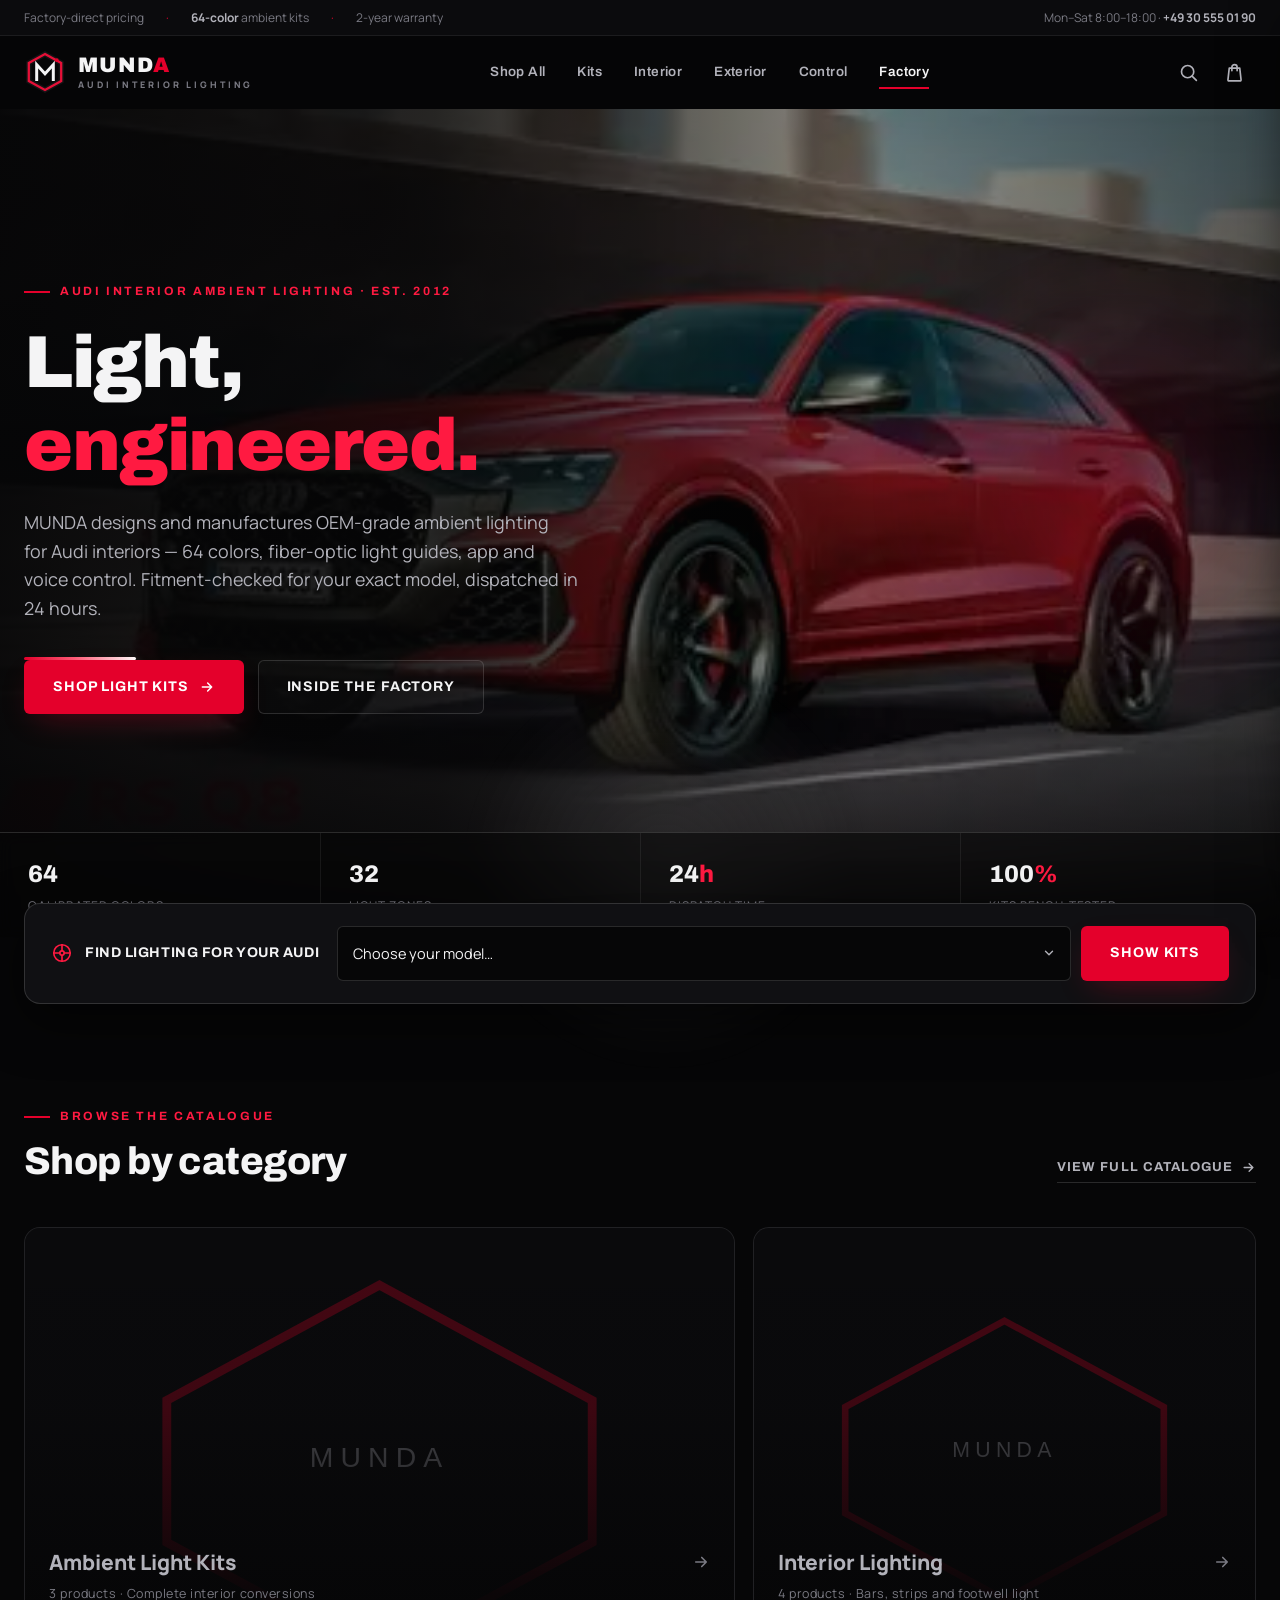
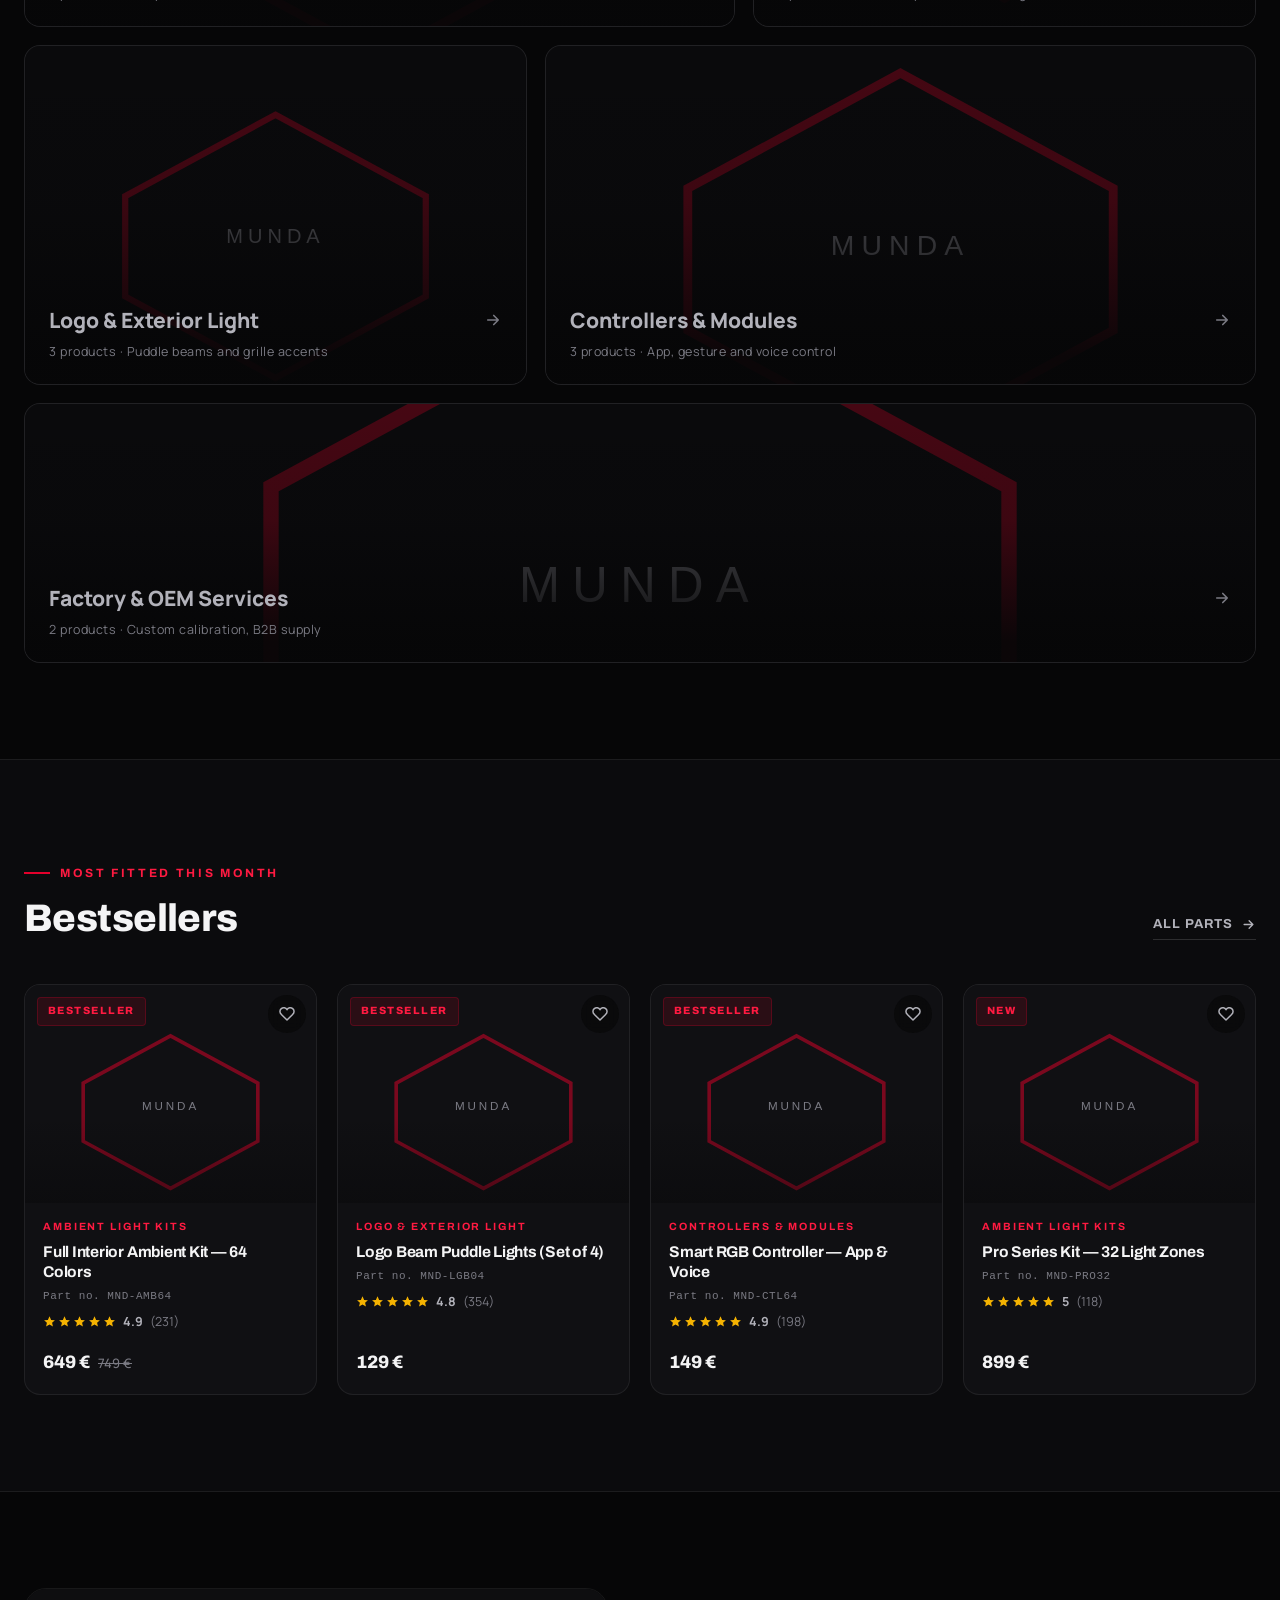
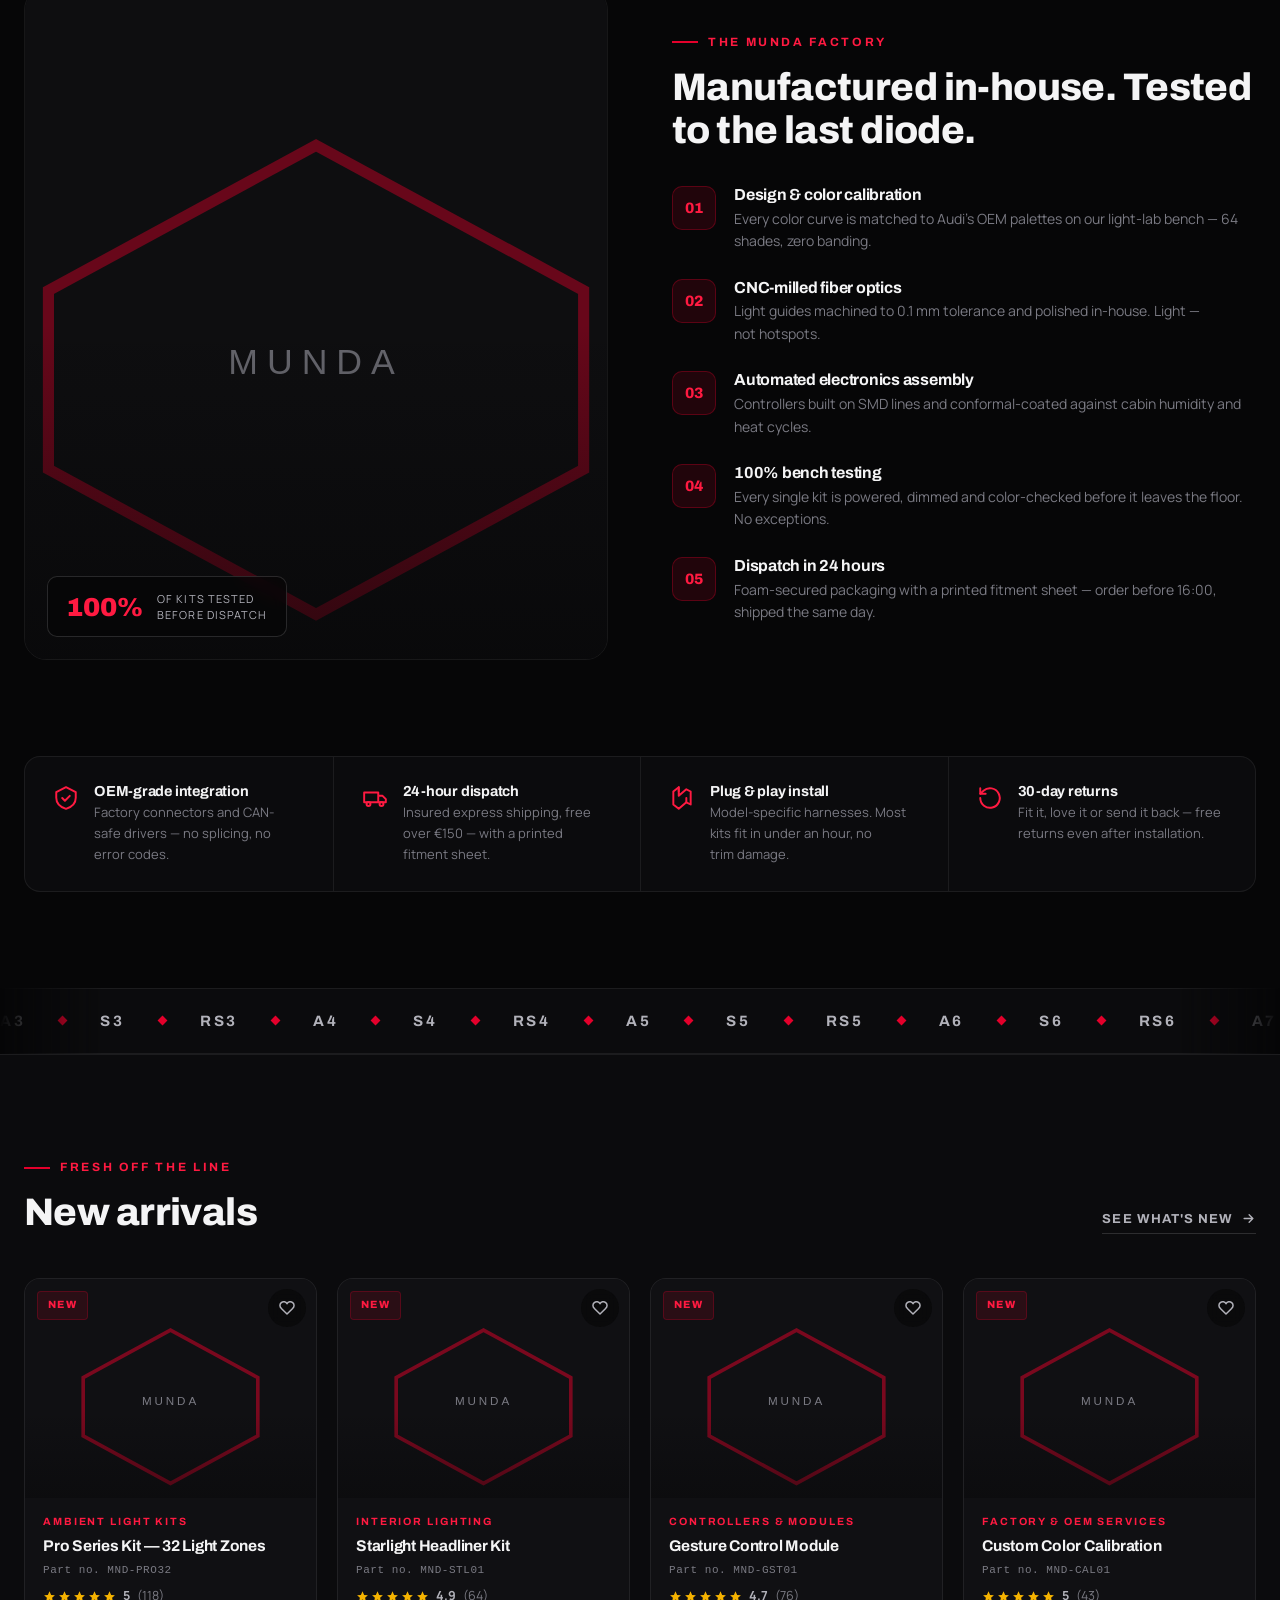
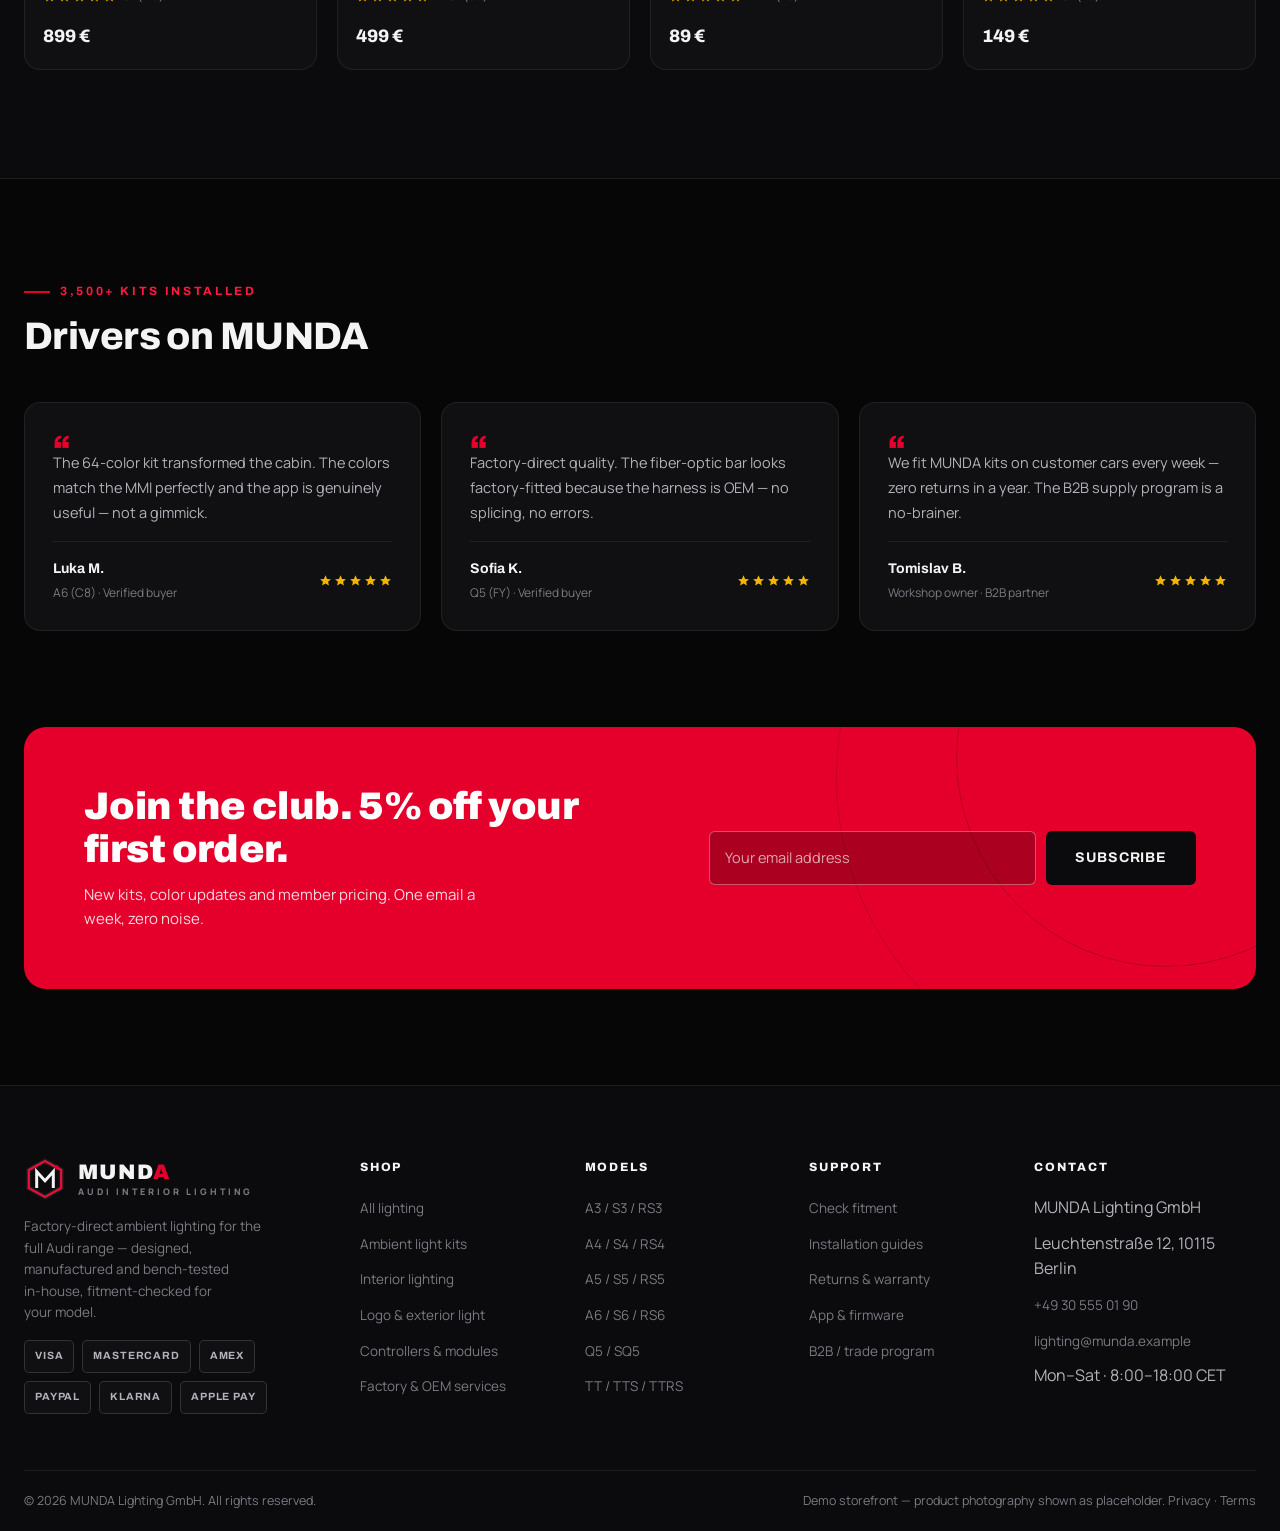
==== index.html @ a2933b17 "ht" ====
<!DOCTYPE html>
<html lang="en">
<head>
  <meta charset="UTF-8">
  <meta name="viewport" content="width=device-width, initial-scale=1.0">
  <title>MUNDA — Audi Interior Ambient Lighting</title>
  <meta name="description" content="MUNDA designs and manufactures OEM-grade ambient lighting for Audi interiors. 64-color kits, fiber-optic light bars and app control — fitment-checked, dispatched in 24 h.">
  <meta name="theme-color" content="#060607">
  <meta property="og:title" content="MUNDA — Audi Interior Ambient Lighting">
  <meta property="og:description" content="Factory-direct ambient lighting for Audi interiors. 64 colors, OEM integration.">
  <meta property="og:type" content="website">
  <link rel="icon" type="image/svg+xml" href="assets/img/favicon.svg">
  <link rel="preconnect" href="https://fonts.googleapis.com">
  <link rel="preconnect" href="https://fonts.gstatic.com" crossorigin>
  <link href="https://fonts.googleapis.com/css2?family=Archivo:wght@500;600;700;800;900&family=Manrope:wght@400;500;600;700;800&display=swap" rel="stylesheet">
  <link rel="stylesheet" href="assets/css/style.css">
</head>
<body>

  <!-- ================= HEADER ================= -->
  <div class="utility">
    <div class="container utility__inner">
      <div class="u-left">
        <span>Factory-direct pricing</span>
        <span class="dot">·</span>
        <span><strong>64-color</strong> ambient kits</span>
        <span class="dot">·</span>
        <span>2-year warranty</span>
      </div>
      <div class="u-right">
        <span>Mon–Sat 8:00–18:00 · <strong>+49 30 555 01 90</strong></span>
      </div>
    </div>
  </div>

  <header class="site-header">
    <div class="container header__inner">
      <a class="brand" href="index.html" aria-label="MUNDA home">
        <img class="brand__mark" src="assets/img/logo.svg" alt="" width="42" height="42">
        <span class="brand__text">
          <span class="brand__name">MUND<span>A</span></span>
          <span class="brand__sub">Audi Interior Lighting</span>
        </span>
      </a>
      <nav class="nav" aria-label="Main navigation">
        <a class="nav__link" href="shop.html">Shop All</a>
        <a class="nav__link" href="shop.html?cat=kits" data-cat="kits">Kits</a>
        <a class="nav__link" href="shop.html?cat=interior" data-cat="interior">Interior</a>
        <a class="nav__link" href="shop.html?cat=exterior" data-cat="exterior">Exterior</a>
        <a class="nav__link" href="shop.html?cat=controllers" data-cat="controllers">Control</a>
        <a class="nav__link" href="index.html#factory">Factory</a>
      </nav>
      <div class="header__actions">
        <button class="icon-btn" data-search-open aria-label="Open search (press /)">
          <svg viewBox="0 0 24 24" fill="none" stroke="currentColor" stroke-width="1.9" stroke-linecap="round"><circle cx="11" cy="11" r="7"/><path d="m21 21-4.35-4.35"/></svg>
        </button>
        <a class="icon-btn" href="cart.html" aria-label="Shopping cart">
          <svg viewBox="0 0 24 24" fill="none" stroke="currentColor" stroke-width="1.9" stroke-linecap="round" stroke-linejoin="round"><path d="M6 7h12l1.5 13.5a1 1 0 0 1-1 1.1H5.5a1 1 0 0 1-1-1.1L6 7Z"/><path d="M9 10V6a3 3 0 0 1 6 0v4"/></svg>
          <span class="cart-badge">0</span>
        </a>
        <button class="hamburger" aria-label="Open menu">
          <svg viewBox="0 0 24 24" fill="none" stroke="currentColor" stroke-width="2" stroke-linecap="round"><path d="M4 7h16M4 12h16M4 17h16"/></svg>
        </button>
      </div>
    </div>
  </header>

  <nav class="mobile-menu" id="mobileMenu" aria-label="Mobile navigation">
    <a class="mobile-menu__link" href="shop.html">Shop all <small>catalogue</small></a>
    <a class="mobile-menu__link" href="shop.html?cat=kits">Light kits <small>kits</small></a>
    <a class="mobile-menu__link" href="shop.html?cat=interior">Interior light <small>interior</small></a>
    <a class="mobile-menu__link" href="shop.html?cat=exterior">Logo &amp; exterior <small>exterior</small></a>
    <a class="mobile-menu__link" href="shop.html?cat=controllers">Controllers <small>control</small></a>
    <a class="mobile-menu__link" href="index.html#factory">Factory <small>factory</small></a>
  </nav>

  <main>
    <!-- ================= HERO ================= -->
    <section class="hero">
      <div class="hero__bg">
        <img src="assets/img/audiii.webp" alt="Audi interior with MUNDA ambient lighting" fetchpriority="high">
      </div>
      <div class="hero__glow"></div>
      <div class="hero__glow2"></div>
      <div class="container hero__inner">
        <div class="hero__content">
          <span class="eyebrow" data-reveal>Audi interior ambient lighting · Est. 2012</span>
          <h1 class="hero__title" data-reveal style="--d:.06s">Light, <em>engineered.</em></h1>
          <p class="hero__sub" data-reveal style="--d:.12s">MUNDA designs and manufactures OEM-grade ambient lighting for Audi interiors — 64 colors, fiber-optic light guides, app and voice control. Fitment-checked for your exact model, dispatched in 24 hours.</p>
          <div class="spectrum" data-reveal style="--d:.16s" aria-hidden="true"></div>
          <div class="hero__actions" data-reveal style="--d:.2s">
            <a class="btn btn--red" href="shop.html">Shop light kits
              <svg viewBox="0 0 24 24" fill="none" stroke="currentColor" stroke-width="2.2" stroke-linecap="round" stroke-linejoin="round"><path d="M5 12h14m-6-6 6 6-6 6"/></svg>
            </a>
            <a class="btn btn--ghost" href="#factory">Inside the factory</a>
          </div>
        </div>
      </div>
      <div class="hero__stats">
        <div class="hero-stat" data-reveal><div class="hero-stat__num">64</div><div class="hero-stat__label">Calibrated colors</div></div>
        <div class="hero-stat" data-reveal style="--d:.06s"><div class="hero-stat__num">32</div><div class="hero-stat__label">Light zones</div></div>
        <div class="hero-stat" data-reveal style="--d:.12s"><div class="hero-stat__num">24<span>h</span></div><div class="hero-stat__label">Dispatch time</div></div>
        <div class="hero-stat" data-reveal style="--d:.18s"><div class="hero-stat__num">100<span>%</span></div><div class="hero-stat__label">Kits bench-tested</div></div>
      </div>
    </section>

    <!-- ================= FITMENT BAR ================= -->
    <section class="container fitment" id="fitment" aria-label="Find lighting for your model">
      <form class="fitment__card" id="fitmentForm">
        <div class="fit-label">
          <svg viewBox="0 0 24 24" fill="none" stroke="currentColor" stroke-width="1.8" stroke-linecap="round" stroke-linejoin="round"><circle cx="12" cy="12" r="9"/><circle cx="12" cy="12" r="2.4"/><path d="M12 3v6.6M12 14.4V21M3 12h6.6M14.4 12H21"/></svg>
          Find lighting for your Audi
        </div>
        <div class="fitment__form">
          <div class="select-wrap">
            <select class="select" id="fitmentModel" aria-label="Choose your model">
              <option value="">Choose your model…</option>
            </select>
          </div>
          <button class="btn btn--red" type="submit">Show kits</button>
        </div>
      </form>
    </section>

    <!-- ================= CATEGORIES ================= -->
    <section class="section">
      <div class="container">
        <div class="section__head">
          <div>
            <span class="eyebrow" data-reveal>Browse the catalogue</span>
            <h2 class="section__title" data-reveal style="--d:.05s">Shop by category</h2>
          </div>
          <a class="section__link" href="shop.html" data-reveal>View full catalogue
            <svg viewBox="0 0 24 24" fill="none" stroke="currentColor" stroke-width="2.2" stroke-linecap="round" stroke-linejoin="round"><path d="M5 12h14m-6-6 6 6-6 6"/></svg>
          </a>
        </div>
        <div class="cats" id="catGrid"></div>
      </div>
    </section>

    <!-- ================= FEATURED ================= -->
    <section class="section section--alt">
      <div class="container">
        <div class="section__head">
          <div>
            <span class="eyebrow" data-reveal>Most fitted this month</span>
            <h2 class="section__title" data-reveal style="--d:.05s">Bestsellers</h2>
          </div>
          <a class="section__link" href="shop.html" data-reveal>All parts
            <svg viewBox="0 0 24 24" fill="none" stroke="currentColor" stroke-width="2.2" stroke-linecap="round" stroke-linejoin="round"><path d="M5 12h14m-6-6 6 6-6 6"/></svg>
          </a>
        </div>
        <div class="prod-grid" id="featuredGrid"></div>
      </div>
    </section>

    <!-- ================= FACTORY ================= -->
    <section class="section" id="factory">
      <div class="container why">
        <div class="why__media" data-reveal>
          <img src="https://images.unsplash.com/photo-1487754180451-c456f719a1fc?auto=format&fit=crop&w=1200&q=80" alt="Hands assembling electronics in the MUNDA factory" loading="lazy">
          <div class="why__badge">
            <span class="yr">100%</span>
            <span class="lbl">of kits tested<br>before dispatch</span>
          </div>
        </div>
        <div>
          <span class="eyebrow" data-reveal>The MUNDA factory</span>
          <h2 class="section__title" data-reveal style="--d:.05s">Manufactured in-house. Tested to the last diode.</h2>
          <div class="why__list">
            <div class="why-item" data-reveal>
              <span class="why-item__num">01</span>
              <div>
                <h4>Design &amp; color calibration</h4>
                <p>Every color curve is matched to Audi's OEM palettes on our light-lab bench — 64 shades, zero banding.</p>
              </div>
            </div>
            <div class="why-item" data-reveal style="--d:.06s">
              <span class="why-item__num">02</span>
              <div>
                <h4>CNC-milled fiber optics</h4>
                <p>Light guides machined to 0.1 mm tolerance and polished in-house. Light — not hotspots.</p>
              </div>
            </div>
            <div class="why-item" data-reveal style="--d:.12s">
              <span class="why-item__num">03</span>
              <div>
                <h4>Automated electronics assembly</h4>
                <p>Controllers built on SMD lines and conformal-coated against cabin humidity and heat cycles.</p>
              </div>
            </div>
            <div class="why-item" data-reveal style="--d:.18s">
              <span class="why-item__num">04</span>
              <div>
                <h4>100% bench testing</h4>
                <p>Every single kit is powered, dimmed and color-checked before it leaves the floor. No exceptions.</p>
              </div>
            </div>
            <div class="why-item" data-reveal style="--d:.24s">
              <span class="why-item__num">05</span>
              <div>
                <h4>Dispatch in 24 hours</h4>
                <p>Foam-secured packaging with a printed fitment sheet — order before 16:00, shipped the same day.</p>
              </div>
            </div>
          </div>
        </div>
      </div>
    </section>

    <!-- ================= TRUST STRIP ================= -->
    <section class="section" style="padding-top:0">
      <div class="container">
        <div class="trust-strip" data-reveal>
          <div class="trust-item">
            <svg viewBox="0 0 24 24" fill="none" stroke="currentColor" stroke-width="1.8" stroke-linecap="round" stroke-linejoin="round"><path d="M12 2 3 6.5v5.2c0 5 3.8 8.6 9 10.3 5.2-1.7 9-5.3 9-10.3V6.5L12 2Z"/><path d="m8.5 12 2.5 2.5 4.5-4.5"/></svg>
            <div><h4>OEM-grade integration</h4><p>Factory connectors and CAN-safe drivers — no splicing, no error codes.</p></div>
          </div>
          <div class="trust-item">
            <svg viewBox="0 0 24 24" fill="none" stroke="currentColor" stroke-width="1.8" stroke-linecap="round" stroke-linejoin="round"><path d="M2 7h13v9H2zM15 10h4l3 3v3h-7z"/><circle cx="6" cy="17.5" r="1.8"/><circle cx="18" cy="17.5" r="1.8"/></svg>
            <div><h4>24-hour dispatch</h4><p>Insured express shipping, free over €150 — with a printed fitment sheet.</p></div>
          </div>
          <div class="trust-item">
            <svg viewBox="0 0 24 24" fill="none" stroke="currentColor" stroke-width="1.8" stroke-linecap="round" stroke-linejoin="round"><path d="M9 2 4 6v12l5 4 7-6 4 2V6l-4-2-7 6Z"/><path d="M9 2v4M16 12v4"/></svg>
            <div><h4>Plug &amp; play install</h4><p>Model-specific harnesses. Most kits fit in under an hour, no trim damage.</p></div>
          </div>
          <div class="trust-item">
            <svg viewBox="0 0 24 24" fill="none" stroke="currentColor" stroke-width="1.8" stroke-linecap="round" stroke-linejoin="round"><path d="M3 12a9 9 0 1 0 3-6.7L3 8"/><path d="M3 3v5h5"/></svg>
            <div><h4>30-day returns</h4><p>Fit it, love it or send it back — free returns even after installation.</p></div>
          </div>
        </div>
      </div>
    </section>

    <!-- ================= MODEL MARQUEE ================= -->
    <div class="marquee" aria-hidden="true">
      <div class="marquee__track" id="marqueeTrack"></div>
    </div>

    <!-- ================= NEW ARRIVALS ================= -->
    <section class="section section--alt">
      <div class="container--wide">
        <div class="section__head" style="margin-inline:auto;width:min(1280px,100%)">
          <div>
            <span class="eyebrow" data-reveal>Fresh off the line</span>
            <h2 class="section__title" data-reveal style="--d:.05s">New arrivals</h2>
          </div>
          <a class="section__link" href="shop.html" data-reveal>See what's new
            <svg viewBox="0 0 24 24" fill="none" stroke="currentColor" stroke-width="2.2" stroke-linecap="round" stroke-linejoin="round"><path d="M5 12h14m-6-6 6 6-6 6"/></svg>
          </a>
        </div>
        <div class="prod-row" id="newGrid"></div>
      </div>
    </section>

    <!-- ================= REVIEWS ================= -->
    <section class="section">
      <div class="container">
        <div class="section__head">
          <div>
            <span class="eyebrow" data-reveal>3,500+ kits installed</span>
            <h2 class="section__title" data-reveal style="--d:.05s">Drivers on MUNDA</h2>
          </div>
        </div>
        <div class="reviews">
          <figure class="review-card" data-reveal>
            <blockquote class="review-card__quote">The 64-color kit transformed the cabin. The colors match the MMI perfectly and the app is genuinely useful — not a gimmick.</blockquote>
            <figcaption class="review-card__who">
              <div>
                <div class="review-card__name">Luka M.</div>
                <div class="review-card__car">A6 (C8) · Verified buyer</div>
              </div>
              <span class="stars" aria-label="5 out of 5 stars">
                <svg viewBox="0 0 24 24" fill="currentColor"><path d="M12 2.5 15 9l7 .8-5.2 4.6 1.5 6.9L12 17.7 5.7 21.3l1.5-6.9L2 9.8 9 9l3-6.5Z"/></svg><svg viewBox="0 0 24 24" fill="currentColor"><path d="M12 2.5 15 9l7 .8-5.2 4.6 1.5 6.9L12 17.7 5.7 21.3l1.5-6.9L2 9.8 9 9l3-6.5Z"/></svg><svg viewBox="0 0 24 24" fill="currentColor"><path d="M12 2.5 15 9l7 .8-5.2 4.6 1.5 6.9L12 17.7 5.7 21.3l1.5-6.9L2 9.8 9 9l3-6.5Z"/></svg><svg viewBox="0 0 24 24" fill="currentColor"><path d="M12 2.5 15 9l7 .8-5.2 4.6 1.5 6.9L12 17.7 5.7 21.3l1.5-6.9L2 9.8 9 9l3-6.5Z"/></svg><svg viewBox="0 0 24 24" fill="currentColor"><path d="M12 2.5 15 9l7 .8-5.2 4.6 1.5 6.9L12 17.7 5.7 21.3l1.5-6.9L2 9.8 9 9l3-6.5Z"/></svg>
              </span>
            </figcaption>
          </figure>
          <figure class="review-card" data-reveal style="--d:.08s">
            <blockquote class="review-card__quote">Factory-direct quality. The fiber-optic bar looks factory-fitted because the harness is OEM — no splicing, no errors.</blockquote>
            <figcaption class="review-card__who">
              <div>
                <div class="review-card__name">Sofia K.</div>
                <div class="review-card__car">Q5 (FY) · Verified buyer</div>
              </div>
              <span class="stars" aria-label="5 out of 5 stars">
                <svg viewBox="0 0 24 24" fill="currentColor"><path d="M12 2.5 15 9l7 .8-5.2 4.6 1.5 6.9L12 17.7 5.7 21.3l1.5-6.9L2 9.8 9 9l3-6.5Z"/></svg><svg viewBox="0 0 24 24" fill="currentColor"><path d="M12 2.5 15 9l7 .8-5.2 4.6 1.5 6.9L12 17.7 5.7 21.3l1.5-6.9L2 9.8 9 9l3-6.5Z"/></svg><svg viewBox="0 0 24 24" fill="currentColor"><path d="M12 2.5 15 9l7 .8-5.2 4.6 1.5 6.9L12 17.7 5.7 21.3l1.5-6.9L2 9.8 9 9l3-6.5Z"/></svg><svg viewBox="0 0 24 24" fill="currentColor"><path d="M12 2.5 15 9l7 .8-5.2 4.6 1.5 6.9L12 17.7 5.7 21.3l1.5-6.9L2 9.8 9 9l3-6.5Z"/></svg><svg viewBox="0 0 24 24" fill="currentColor"><path d="M12 2.5 15 9l7 .8-5.2 4.6 1.5 6.9L12 17.7 5.7 21.3l1.5-6.9L2 9.8 9 9l3-6.5Z"/></svg>
              </span>
            </figcaption>
          </figure>
          <figure class="review-card" data-reveal style="--d:.16s">
            <blockquote class="review-card__quote">We fit MUNDA kits on customer cars every week — zero returns in a year. The B2B supply program is a no-brainer.</blockquote>
            <figcaption class="review-card__who">
              <div>
                <div class="review-card__name">Tomislav B.</div>
                <div class="review-card__car">Workshop owner · B2B partner</div>
              </div>
              <span class="stars" aria-label="5 out of 5 stars">
                <svg viewBox="0 0 24 24" fill="currentColor"><path d="M12 2.5 15 9l7 .8-5.2 4.6 1.5 6.9L12 17.7 5.7 21.3l1.5-6.9L2 9.8 9 9l3-6.5Z"/></svg><svg viewBox="0 0 24 24" fill="currentColor"><path d="M12 2.5 15 9l7 .8-5.2 4.6 1.5 6.9L12 17.7 5.7 21.3l1.5-6.9L2 9.8 9 9l3-6.5Z"/></svg><svg viewBox="0 0 24 24" fill="currentColor"><path d="M12 2.5 15 9l7 .8-5.2 4.6 1.5 6.9L12 17.7 5.7 21.3l1.5-6.9L2 9.8 9 9l3-6.5Z"/></svg><svg viewBox="0 0 24 24" fill="currentColor"><path d="M12 2.5 15 9l7 .8-5.2 4.6 1.5 6.9L12 17.7 5.7 21.3l1.5-6.9L2 9.8 9 9l3-6.5Z"/></svg><svg viewBox="0 0 24 24" fill="currentColor"><path d="M12 2.5 15 9l7 .8-5.2 4.6 1.5 6.9L12 17.7 5.7 21.3l1.5-6.9L2 9.8 9 9l3-6.5Z"/></svg>
              </span>
            </figcaption>
          </figure>
        </div>
      </div>
    </section>

    <!-- ================= NEWSLETTER / CTA ================= -->
    <section class="section" style="padding-top:0">
      <div class="container">
        <div class="cta-band" data-reveal>
          <div>
            <h2>Join the club. 5% off your first order.</h2>
            <p>New kits, color updates and member pricing. One email a week, zero noise.</p>
          </div>
          <form class="cta-form" id="newsletterForm">
            <input class="input" type="email" placeholder="Your email address" aria-label="Email address" required>
            <button class="btn btn--dark" type="submit">Subscribe</button>
          </form>
        </div>
      </div>
    </section>
  </main>

  <!-- ================= FOOTER ================= -->
  <footer class="footer" id="contact">
    <div class="container">
      <div class="footer__grid">
        <div class="footer__brand">
          <a class="brand" href="index.html">
            <img class="brand__mark" src="assets/img/logo.svg" alt="" width="42" height="42">
            <span class="brand__text">
              <span class="brand__name">MUND<span>A</span></span>
              <span class="brand__sub">Audi Interior Lighting</span>
            </span>
          </a>
          <p>Factory-direct ambient lighting for the full Audi range — designed, manufactured and bench-tested in-house, fitment-checked for your model.</p>
          <div class="footer__pay">
            <span>VISA</span><span>MASTERCARD</span><span>AMEX</span><span>PAYPAL</span><span>KLARNA</span><span>APPLE PAY</span>
          </div>
        </div>
        <div class="footer__col">
          <h5>Shop</h5>
          <ul>
            <li><a href="shop.html">All lighting</a></li>
            <li><a href="shop.html?cat=kits">Ambient light kits</a></li>
            <li><a href="shop.html?cat=interior">Interior lighting</a></li>
            <li><a href="shop.html?cat=exterior">Logo &amp; exterior light</a></li>
            <li><a href="shop.html?cat=controllers">Controllers &amp; modules</a></li>
            <li><a href="shop.html?cat=custom">Factory &amp; OEM services</a></li>
          </ul>
        </div>
        <div class="footer__col">
          <h5>Models</h5>
          <ul>
            <li><a href="shop.html?compat=A3">A3 / S3 / RS3</a></li>
            <li><a href="shop.html?compat=A4">A4 / S4 / RS4</a></li>
            <li><a href="shop.html?compat=A5">A5 / S5 / RS5</a></li>
            <li><a href="shop.html?compat=A6">A6 / S6 / RS6</a></li>
            <li><a href="shop.html?compat=Q5">Q5 / SQ5</a></li>
            <li><a href="shop.html?compat=TT">TT / TTS / TTRS</a></li>
          </ul>
        </div>
        <div class="footer__col">
          <h5>Support</h5>
          <ul>
            <li><a href="index.html#fitment">Check fitment</a></li>
            <li><a href="#">Installation guides</a></li>
            <li><a href="#">Returns &amp; warranty</a></li>
            <li><a href="#">App &amp; firmware</a></li>
            <li><a href="#">B2B / trade program</a></li>
          </ul>
        </div>
        <div class="footer__col">
          <h5>Contact</h5>
          <ul>
            <li>MUNDA Lighting GmbH</li>
            <li>Leuchtenstraße 12, 10115 Berlin</li>
            <li><a href="tel:+49305550190">+49 30 555 01 90</a></li>
            <li><a href="mailto:lighting@munda.example">lighting@munda.example</a></li>
            <li>Mon–Sat · 8:00–18:00 CET</li>
          </ul>
        </div>
      </div>
      <div class="footer__bottom">
        <span>© <span class="js-year">2026</span> MUNDA Lighting GmbH. All rights reserved.</span>
        <span>Demo storefront — product photography shown as placeholder. <a href="#">Privacy</a> · <a href="#">Terms</a></span>
      </div>
    </div>
  </footer>

  <!-- ================= CART DRAWER ================= -->
  <div class="drawer__backdrop" id="drawerBackdrop"></div>
  <aside class="drawer__panel" id="cartDrawer" aria-label="Shopping cart" aria-hidden="true">
    <div class="drawer__head">
      <h3>Your cart <span id="drawerCount">(0)</span></h3>
      <button class="drawer__close" data-close-drawer aria-label="Close cart">
        <svg viewBox="0 0 24 24" fill="none" stroke="currentColor" stroke-width="2" stroke-linecap="round"><path d="M18 6 6 18M6 6l12 12"/></svg>
      </button>
    </div>
    <div class="drawer__items" id="drawerItems"></div>
    <div class="drawer__foot">
      <div class="ship-bar">
        <p class="ship-bar__msg" id="shipMsg"></p>
        <div class="ship-bar__track"><div class="ship-bar__fill" id="shipFill" style="width:0%"></div></div>
      </div>
      <div class="drawer__total">
        <span class="lbl">Subtotal</span>
        <span class="amt" id="drawerTotal">€0</span>
      </div>
      <a href="cart.html" class="btn btn--red btn--block">Go to checkout</a>
    </div>
  </aside>

  <!-- ================= SEARCH OVERLAY ================= -->
  <div class="search-overlay" id="searchOverlay" aria-hidden="true">
    <div class="search-box">
      <div class="search-field">
        <svg viewBox="0 0 24 24" fill="none" stroke="currentColor" stroke-width="2" stroke-linecap="round"><circle cx="11" cy="11" r="7"/><path d="m21 21-4.35-4.35"/></svg>
        <input type="text" id="searchInput" placeholder="Search kits, part numbers, models…" autocomplete="off" aria-label="Search parts">
      </div>
      <div class="search-hint">
        <span>Try “kit”, “MND-AMB64” or “A6”</span>
        <span><kbd>ESC</kbd> to close</span>
      </div>
      <div class="search-results" id="searchResults"></div>
    </div>
  </div>

  <div class="toasts" id="toasts" aria-live="polite"></div>

  <script src="assets/js/data.js"></script>
  <script src="assets/js/main.js"></script>
  <script>
    /* ---------- index page rendering ---------- */
    (() => {
      /* fitment select */
      const sel = document.getElementById("fitmentModel");
      MODELS.forEach((m) => {
        const o = document.createElement("option");
        o.value = m.value; o.textContent = m.label;
        sel.appendChild(o);
      });
      document.getElementById("fitmentForm").addEventListener("submit", (e) => {
        e.preventDefault();
        if (sel.value) location.href = "shop.html?compat=" + sel.value;
      });

      /* category tiles — all categories, last one full-width */
      const grid = document.getElementById("catGrid");
      const layout = ["cat-tile--a", "cat-tile--b", "cat-tile--c", "cat-tile--d", "cat-tile--e"];
      CATEGORIES.forEach((c, i) => {
        const n = PRODUCTS.filter((p) => p.category === c.slug).length;
        const cls = i === CATEGORIES.length - 1 ? "cat-tile cat-tile--wide" : `cat-tile ${layout[i]}`;
        grid.insertAdjacentHTML("beforeend", `
          <a class="${cls}" href="shop.html?cat=${c.slug}" data-reveal>
            <div class="cat-tile__img"><img src="${c.img}" alt="${c.name}" loading="lazy"></div>
            <div class="cat-tile__body">
              <div class="cat-tile__name">${c.name}
                <svg viewBox="0 0 24 24" fill="none" stroke="currentColor" stroke-width="2.2" stroke-linecap="round" stroke-linejoin="round"><path d="M5 12h14m-6-6 6 6-6 6"/></svg>
              </div>
              <div class="cat-tile__count">${n} products · ${c.blurb}</div>
            </div>
          </a>`);
      });

      /* featured = bestsellers, padded with top-rated to 4 */
      const featured = PRODUCTS.filter((p) => p.badge === "Bestseller").slice(0, 4)
        .concat(PRODUCTS.filter((p) => p.badge !== "Bestseller").sort((a, b) => b.rating - a.rating))
        .slice(0, 4);
      document.getElementById("featuredGrid").innerHTML = featured.map(productCardHTML).join("");

      /* new arrivals = badge "New" */
      document.getElementById("newGrid").innerHTML =
        PRODUCTS.filter((p) => p.badge === "New").map(productCardHTML).join("");

      /* model marquee (duplicated for a seamless loop) */
      const track = document.getElementById("marqueeTrack");
      const half = MARQUEE_MODELS.map(
        (m) => `<div class="marquee__item"><span>${m}</span><i></i></div>`
      ).join("");
      track.innerHTML = half + half;

      observeReveals();
    })();
  </script>
</body>
</html>
---- assets/css/style.css ----
/* ============================================================
   MUNDA PERFORMANCE — Audi Specialist Parts
   Design system: dark automotive · black / white / gray + Audi red
   ============================================================ */

/* ---------- Tokens ---------- */
:root {
  /* surfaces */
  --bg-0: #060607;
  --bg-1: #0b0b0d;
  --bg-2: #101013;
  --bg-3: #16161a;
  --bg-4: #1d1d22;

  /* lines & ink */
  --line: rgba(255, 255, 255, 0.07);
  --line-2: rgba(255, 255, 255, 0.14);
  --ink: #f4f4f5;
  --ink-2: #b2b2ba;
  --ink-3: #7a7a83;

  /* accent — Audi-inspired red */
  --red: #e4002b;
  --red-2: #ff1a41;
  --red-dim: rgba(228, 0, 43, 0.12);
  --red-glow: rgba(228, 0, 43, 0.38);
  --ok: #2dd46b;

  /* type */
  --font-display: "Archivo", "Helvetica Neue", Arial, sans-serif;
  --font-body: "Manrope", "Helvetica Neue", Arial, sans-serif;
  --mono: "SFMono-Regular", ui-monospace, "Cascadia Code", Menlo, monospace;

  /* geometry */
  --r-sm: 6px;
  --r-md: 10px;
  --r-lg: 16px;
  --r-xl: 22px;
  --header-h: 72px;
  --maxw: 1280px;

  /* elevation */
  --shadow-1: 0 1px 2px rgba(0, 0, 0, 0.5);
  --shadow-2: 0 18px 50px rgba(0, 0, 0, 0.55);
  --shadow-red: 0 12px 32px -12px var(--red-glow);

  /* motion */
  --ease: cubic-bezier(0.22, 0.61, 0.36, 1);
  --ease-out: cubic-bezier(0.16, 1, 0.3, 1);
}

/* ---------- Reset ---------- */
*, *::before, *::after { box-sizing: border-box; }
* { margin: 0; }
html { scroll-behavior: smooth; -webkit-text-size-adjust: 100%; }
body {
  font-family: var(--font-body);
  font-size: 16px;
  line-height: 1.6;
  color: var(--ink-2);
  background: var(--bg-0);
  -webkit-font-smoothing: antialiased;
  overflow-x: clip;
}
img, svg, video { display: block; max-width: 100%; }
img { height: auto; }
input, select, button, textarea { font: inherit; color: inherit; }
button { background: none; border: 0; cursor: pointer; padding: 0; }
a { color: inherit; text-decoration: none; }
ul, ol { list-style: none; padding: 0; }
h1, h2, h3, h4 { font-family: var(--font-display); color: var(--ink); line-height: 1.12; letter-spacing: -0.015em; font-weight: 700; }
p { text-wrap: pretty; }
::selection { background: var(--red); color: #fff; }

:focus-visible { outline: 2px solid var(--red); outline-offset: 2px; border-radius: 4px; }

::-webkit-scrollbar { width: 10px; height: 10px; }
::-webkit-scrollbar-track { background: var(--bg-0); }
::-webkit-scrollbar-thumb { background: #26262c; border-radius: 8px; border: 2px solid var(--bg-0); }
::-webkit-scrollbar-thumb:hover { background: #34343c; }

/* ---------- Utilities ---------- */
[hidden] { display: none !important; }
.container { width: min(var(--maxw), 100% - 48px); margin-inline: auto; }
.container--wide { width: min(1480px, 100% - 48px); margin-inline: auto; }

.eyebrow {
  display: inline-flex; align-items: center; gap: 10px;
  font-family: var(--font-display); font-size: 12px; font-weight: 700;
  letter-spacing: 0.22em; text-transform: uppercase; color: var(--red-2);
}
.eyebrow::before { content: ""; width: 26px; height: 2px; background: var(--red); }

.section { padding: 96px 0; position: relative; }
.section--alt { background: var(--bg-1); border-block: 1px solid var(--line); }
.section__head { display: flex; align-items: flex-end; justify-content: space-between; gap: 24px; margin-bottom: 44px; }
.section__title { font-size: clamp(1.75rem, 3vw, 2.5rem); font-weight: 800; margin-top: 14px; }
.section__link {
  display: inline-flex; align-items: center; gap: 8px; white-space: nowrap;
  font-family: var(--font-display); font-size: 13px; font-weight: 700; letter-spacing: 0.08em;
  text-transform: uppercase; color: var(--ink-2); padding-bottom: 4px;
  border-bottom: 1px solid var(--line-2); transition: color .25s, border-color .25s, gap .25s;
}
.section__link:hover { color: var(--red-2); border-color: var(--red); gap: 12px; }
.section__link svg { width: 15px; height: 15px; }

/* ---------- Buttons ---------- */
.btn {
  display: inline-flex; align-items: center; justify-content: center; gap: 10px;
  font-family: var(--font-display); font-size: 14px; font-weight: 700;
  letter-spacing: 0.06em; text-transform: uppercase;
  padding: 15px 28px; border-radius: var(--r-sm);
  border: 1px solid transparent; white-space: nowrap;
  transition: background .25s var(--ease), color .25s var(--ease), border-color .25s var(--ease),
              transform .25s var(--ease), box-shadow .25s var(--ease);
  min-height: 48px;
}
.btn svg { width: 16px; height: 16px; flex: none; }
.btn--red { background: var(--red); color: #fff; box-shadow: var(--shadow-red); }
.btn--red:hover { background: var(--red-2); transform: translateY(-2px); box-shadow: 0 16px 38px -12px var(--red-glow); }
.btn--ghost { border-color: var(--line-2); color: var(--ink); background: rgba(255,255,255,.02); }
.btn--ghost:hover { border-color: var(--ink); background: rgba(255,255,255,.05); transform: translateY(-2px); }
.btn--dark { background: var(--bg-3); border-color: var(--line-2); color: var(--ink); }
.btn--dark:hover { background: var(--bg-4); border-color: var(--ink-3); }
.btn--sm { padding: 10px 18px; min-height: 40px; font-size: 12.5px; }
.btn--block { width: 100%; }
.btn:active { transform: translateY(0) scale(0.99); }

.icon-btn {
  position: relative; display: inline-flex; align-items: center; justify-content: center;
  width: 44px; height: 44px; border-radius: var(--r-md); color: var(--ink-2);
  transition: background .2s, color .2s;
}
.icon-btn:hover { background: var(--bg-3); color: var(--ink); }
.icon-btn svg { width: 21px; height: 21px; }
.cart-badge {
  position: absolute; top: 3px; right: 2px; min-width: 17px; height: 17px; padding: 0 4px;
  border-radius: 9px; background: var(--red); color: #fff;
  font-size: 10.5px; font-weight: 800; line-height: 17px; text-align: center;
  transform: scale(0); transition: transform .3s var(--ease-out);
}
.cart-badge[data-count] { transform: scale(1); }
.cart-badge.bump { animation: badgePop .45s var(--ease-out); }
@keyframes badgePop { 0% { transform: scale(1); } 40% { transform: scale(1.45); } 100% { transform: scale(1); } }

/* ---------- Tags & stars ---------- */
.tag {
  display: inline-block; font-family: var(--font-display); font-size: 10.5px; font-weight: 800;
  letter-spacing: 0.14em; text-transform: uppercase; padding: 5px 10px; border-radius: 4px;
  background: var(--red-dim); color: var(--red-2); border: 1px solid rgba(228,0,43,.25);
}
.tag--ok { background: rgba(45,212,107,.1); color: var(--ok); border-color: rgba(45,212,107,.25); }
.tag--neutral { background: var(--bg-3); color: var(--ink-2); border-color: var(--line-2); }
.stars { display: inline-flex; gap: 2px; color: #f5b301; }
.stars svg { width: 13px; height: 13px; }
.stars .off { color: #3a3a42; }

/* ---------- Header ---------- */
.utility {
  background: var(--bg-1); border-bottom: 1px solid var(--line);
  font-size: 12px; color: var(--ink-3);
}
.utility__inner { display: flex; justify-content: space-between; gap: 16px; padding: 8px 0; }
.utility__inner .u-left, .utility__inner .u-right { display: flex; gap: 22px; align-items: center; }
.utility__inner strong { color: var(--ink-2); font-weight: 700; }
.utility__inner .dot { color: var(--red); }

.site-header {
  position: sticky; top: 0; z-index: 60;
  background: rgba(6,6,7,.72); backdrop-filter: blur(14px); -webkit-backdrop-filter: blur(14px);
  border-bottom: 1px solid transparent; transition: border-color .3s, background .3s;
}
.site-header.scrolled { border-bottom-color: var(--line); background: rgba(6,6,7,.9); }
.header__inner { display: flex; align-items: center; gap: 28px; height: var(--header-h); }

.brand { display: flex; align-items: center; gap: 12px; flex: none; }
.brand__mark { width: 42px; height: 42px; }
.brand__text { display: flex; flex-direction: column; line-height: 1; }
.brand__name { font-family: var(--font-display); font-weight: 900; font-size: 21px; letter-spacing: 0.04em; color: var(--ink); }
.brand__name span { color: var(--red); }
.brand__sub { font-size: 9px; font-weight: 800; letter-spacing: 0.32em; text-transform: uppercase; color: var(--ink-3); margin-top: 4px; }

.nav { display: flex; gap: 4px; margin-inline: auto; }
.nav__link {
  position: relative; padding: 10px 14px; border-radius: var(--r-sm);
  font-family: var(--font-display); font-size: 13.5px; font-weight: 600; letter-spacing: 0.03em;
  color: var(--ink-2); transition: color .2s, background .2s;
}
.nav__link::after {
  content: ""; position: absolute; left: 14px; right: 14px; bottom: 4px; height: 2px;
  background: var(--red); transform: scaleX(0); transform-origin: left; transition: transform .3s var(--ease-out);
}
.nav__link:hover { color: var(--ink); }
.nav__link:hover::after, .nav__link.active::after { transform: scaleX(1); }
.nav__link.active { color: var(--ink); }

.header__actions { display: flex; align-items: center; gap: 2px; flex: none; }

.hamburger { display: none; width: 44px; height: 44px; border-radius: var(--r-md); color: var(--ink-2); }
.hamburger svg { width: 22px; height: 22px; }

/* Mobile menu */
.mobile-menu {
  position: fixed; inset: 0; z-index: 55; background: var(--bg-0);
  display: flex; flex-direction: column; padding: 24px; padding-top: 96px;
  transform: translateY(-12px); opacity: 0; pointer-events: none;
  transition: opacity .3s var(--ease), transform .3s var(--ease);
}
.mobile-menu.open { opacity: 1; transform: none; pointer-events: auto; }
.mobile-menu__link {
  font-family: var(--font-display); font-size: 30px; font-weight: 800; color: var(--ink);
  padding: 14px 0; border-bottom: 1px solid var(--line); display: flex; justify-content: space-between; align-items: center;
}
.mobile-menu__link small { font-size: 12px; color: var(--ink-3); letter-spacing: .1em; text-transform: uppercase; }
.mobile-menu__link:hover { color: var(--red-2); }

/* ---------- Hero ---------- */
.hero { position: relative; min-height: min(92vh, 860px); display: flex; flex-direction: column; isolation: isolate; background: var(--bg-0); }
.hero__bg { position: absolute; inset: 0; z-index: -2; }
.hero__bg img { width: 100%; height: 100%; object-fit: cover; object-position: center 62%; filter: brightness(.72) saturate(.92) contrast(1.05); }
.hero__bg::after {
  content: ""; position: absolute; inset: 0;
  background:
    linear-gradient(90deg, rgba(6,6,7,.97) 0%, rgba(6,6,7,.82) 34%, rgba(6,6,7,.25) 68%, rgba(6,6,7,.55) 100%),
    linear-gradient(0deg, var(--bg-0) 0%, transparent 26%);
}
.hero__glow { position: absolute; z-index: -1; width: 560px; height: 560px; right: -120px; top: 12%;
  background: radial-gradient(circle, rgba(228,0,43,.16), transparent 62%); filter: blur(10px); }
.hero__glow2 { position: absolute; z-index: -1; width: 460px; height: 460px; left: 34%; bottom: -160px;
  background: radial-gradient(circle, rgba(255,255,255,.08), transparent 62%); filter: blur(14px); }

/* signature spectrum accent — red to warm white */
.spectrum { height: 3px; width: 112px; border-radius: 2px; margin: 24px 0 0;
  background: linear-gradient(90deg, var(--red), #ff5c78 45%, #fff); }
.hero .spectrum { margin-top: 26px; }

.hero__inner { flex: 1; display: flex; align-items: center; padding-top: 40px; }
.hero__content { max-width: 640px; padding: 64px 0 56px; }
.hero__title {
  font-size: clamp(2.6rem, 6.2vw, 4.6rem); font-weight: 900; letter-spacing: -0.02em; margin: 20px 0 22px;
}
.hero__title em { font-style: normal; color: var(--red-2); }
.hero__sub { font-size: clamp(1rem, 1.4vw, 1.13rem); color: var(--ink-2); max-width: 52ch; margin-bottom: 34px; }
.hero__actions { display: flex; gap: 14px; flex-wrap: wrap; }

.hero__stats {
  border-top: 1px solid var(--line-2); background: rgba(6,6,7,.55); backdrop-filter: blur(8px);
  display: grid; grid-template-columns: repeat(4, 1fr);
}
.hero-stat { padding: 22px 28px; border-left: 1px solid var(--line); }
.hero-stat:first-child { border-left: 0; }
.hero-stat__num { font-family: var(--font-display); font-size: 24px; font-weight: 800; color: var(--ink); }
.hero-stat__num span { color: var(--red-2); }
.hero-stat__label { font-size: 12px; letter-spacing: 0.08em; text-transform: uppercase; color: var(--ink-3); margin-top: 3px; }

/* ---------- Fitment bar ---------- */
.fitment { margin-top: -34px; position: relative; z-index: 5; }
.fitment__card {
  background: var(--bg-2); border: 1px solid var(--line-2); border-radius: var(--r-lg);
  box-shadow: var(--shadow-2); padding: 22px 26px;
  display: flex; align-items: center; gap: 18px; flex-wrap: wrap;
}
.fitment__card .fit-label { display: flex; align-items: center; gap: 12px; font-family: var(--font-display); font-weight: 700; font-size: 14px; color: var(--ink); letter-spacing: .04em; text-transform: uppercase; }
.fitment__card .fit-label svg { width: 22px; height: 22px; color: var(--red-2); }
.fitment__form { display: flex; gap: 10px; flex: 1; min-width: 280px; }
.fitment__form .select-wrap { flex: 1; }

/* ---------- Forms ---------- */
.field { margin-bottom: 16px; }
.input, .select, textarea.input {
  width: 100%; background: var(--bg-0); border: 1px solid var(--line-2); border-radius: var(--r-sm);
  padding: 13px 15px; color: var(--ink); font-size: 14.5px; transition: border-color .2s, box-shadow .2s;
}
.input::placeholder { color: var(--ink-3); }
.input:focus, .select:focus { outline: none; border-color: var(--red); box-shadow: 0 0 0 3px var(--red-dim); }
.select {
  appearance: none; -webkit-appearance: none; cursor: pointer; padding-right: 42px;
  background-image: url("data:image/svg+xml,%3Csvg xmlns='http://www.w3.org/2000/svg' width='14' height='14' viewBox='0 0 24 24' fill='none' stroke='%23b2b2ba' stroke-width='2.4' stroke-linecap='round' stroke-linejoin='round'%3E%3Cpath d='m6 9 6 6 6-6'/%3E%3C/svg%3E");
  background-repeat: no-repeat; background-position: right 14px center;
}
.select option { background: var(--bg-2); color: var(--ink); }
.select-wrap { position: relative; }
.select-wrap select { height: 100%; }

/* ---------- Category tiles ---------- */
.cats { display: grid; grid-template-columns: repeat(12, 1fr); gap: 18px; }
.cat-tile {
  position: relative; border-radius: var(--r-lg); overflow: hidden; border: 1px solid var(--line);
  background: var(--bg-2); min-height: 300px; display: flex; align-items: flex-end; isolation: isolate;
  transition: border-color .3s, transform .35s var(--ease), box-shadow .35s;
}
.cat-tile:hover { border-color: rgba(228,0,43,.5); transform: translateY(-4px); box-shadow: var(--shadow-2); }
.cat-tile__img { position: absolute; inset: 0; z-index: -2; }
.cat-tile__img img { width: 100%; height: 100%; object-fit: cover; filter: brightness(.62) saturate(.9); transition: transform .8s var(--ease), filter .5s; }
.cat-tile:hover .cat-tile__img img { transform: scale(1.07); filter: brightness(.72); }
.cat-tile::before {
  content: ""; position: absolute; inset: 0; z-index: -1;
  background: linear-gradient(0deg, rgba(6,6,7,.92) 8%, rgba(6,6,7,.15) 55%, transparent);
}
.cat-tile__body { padding: 22px 24px; width: 100%; }
.cat-tile__name { font-size: 21px; font-weight: 800; display: flex; justify-content: space-between; align-items: center; gap: 12px; }
.cat-tile__name svg { width: 18px; height: 18px; color: var(--ink-3); transition: transform .3s var(--ease), color .3s; }
.cat-tile:hover .cat-tile__name svg { transform: translateX(5px); color: var(--red-2); }
.cat-tile__count { font-size: 12.5px; color: var(--ink-3); margin-top: 5px; letter-spacing: .04em; }
.cat-tile--a { grid-column: span 7; min-height: 400px; }
.cat-tile--b { grid-column: span 5; min-height: 400px; }
.cat-tile--c { grid-column: span 5; min-height: 340px; }
.cat-tile--d { grid-column: span 7; min-height: 340px; }
.cat-tile--e, .cat-tile--f { grid-column: span 6; min-height: 300px; }
.cat-tile--wide { grid-column: span 12; min-height: 260px; }

/* ---------- Product cards ---------- */
.prod-grid { display: grid; grid-template-columns: repeat(auto-fill, minmax(262px, 1fr)); gap: 20px; }
.prod-row { display: grid; grid-auto-flow: column; grid-auto-columns: minmax(280px, 1fr); gap: 20px; overflow-x: auto; scroll-snap-type: x mandatory; padding-bottom: 12px; }
.prod-row::-webkit-scrollbar { height: 8px; }
.prod-row::-webkit-scrollbar-thumb { background: #2a2a31; }
.prod-row .pcard { scroll-snap-align: start; }

.pcard {
  position: relative; display: flex; flex-direction: column; background: var(--bg-2);
  border: 1px solid var(--line); border-radius: var(--r-lg); overflow: hidden;
  transition: transform .35s var(--ease), border-color .35s, box-shadow .35s;
}
.pcard:hover { transform: translateY(-5px); border-color: var(--line-2); box-shadow: var(--shadow-2); }
.pcard__media { position: relative; aspect-ratio: 4/3; overflow: hidden; background: var(--bg-3); }
.pcard__media img { width: 100%; height: 100%; object-fit: cover; transition: transform .7s var(--ease), filter .5s; }
.pcard:hover .pcard__media img { transform: scale(1.06); }
.pcard__media::after { content: ""; position: absolute; inset: 0; background: linear-gradient(0deg, rgba(6,6,7,.55), transparent 40%); opacity: .7; }
.pcard__badges { position: absolute; top: 12px; left: 12px; z-index: 2; display: flex; gap: 6px; }
.pcard__wish {
  position: absolute; top: 10px; right: 10px; z-index: 2; width: 38px; height: 38px; border-radius: 50%;
  background: rgba(6,6,7,.55); backdrop-filter: blur(6px); color: var(--ink-2);
  display: flex; align-items: center; justify-content: center; transition: color .2s, transform .2s, background .2s;
}
.pcard__wish:hover { color: var(--red-2); transform: scale(1.08); }
.pcard__wish svg { width: 18px; height: 18px; }
.pcard__wish.on { color: var(--red-2); }
.pcard__wish.on svg { fill: var(--red-2); }
.pcard__quick {
  position: absolute; left: 12px; right: 12px; bottom: 12px; z-index: 2;
  transform: translateY(8px); opacity: 0; transition: transform .3s var(--ease), opacity .3s;
}
.pcard:hover .pcard__quick, .pcard:focus-within .pcard__quick { transform: none; opacity: 1; }
.pcard__body { display: flex; flex-direction: column; gap: 6px; padding: 16px 18px 18px; flex: 1; }
.pcard__cat { font-family: var(--font-display); font-size: 10.5px; font-weight: 700; letter-spacing: .18em; text-transform: uppercase; color: var(--red-2); }
.pcard__name { font-family: var(--font-display); font-size: 15.5px; font-weight: 700; color: var(--ink); line-height: 1.3; }
.pcard__name a:hover { color: var(--red-2); }
.pcard__partno { font-family: var(--mono); font-size: 11px; color: var(--ink-3); letter-spacing: .05em; }
.pcard__rating { display: flex; align-items: center; gap: 7px; font-size: 12.5px; color: var(--ink-3); }
.pcard__rating strong { color: var(--ink-2); font-weight: 700; }
.pcard__foot { display: flex; align-items: center; justify-content: space-between; gap: 12px; margin-top: auto; padding-top: 10px; }
.price { font-family: var(--font-display); font-size: 18px; font-weight: 800; color: var(--ink); white-space: nowrap; }
.price--old { font-size: 13px; color: var(--ink-3); text-decoration: line-through; font-weight: 500; margin-left: 8px; }
.price-row { display: flex; align-items: baseline; }

/* ---------- Trust strip ---------- */
.trust-strip { display: grid; grid-template-columns: repeat(4, 1fr); border: 1px solid var(--line); border-radius: var(--r-lg); overflow: hidden; background: var(--bg-1); }
.trust-item { display: flex; gap: 15px; align-items: flex-start; padding: 26px 28px; border-left: 1px solid var(--line); }
.trust-item:first-child { border-left: 0; }
.trust-item svg { width: 26px; height: 26px; color: var(--red-2); flex: none; margin-top: 2px; }
.trust-item h4 { font-size: 14.5px; font-weight: 700; margin-bottom: 3px; }
.trust-item p { font-size: 13px; color: var(--ink-3); }

/* ---------- Why / split ---------- */
.why { display: grid; grid-template-columns: 1fr 1fr; gap: 64px; align-items: center; }
.why__media { position: relative; border-radius: var(--r-xl); overflow: hidden; border: 1px solid var(--line); aspect-ratio: 4/4.6; }
.why__media img { width: 100%; height: 100%; object-fit: cover; filter: brightness(.85); }
.why__media::after { content: ""; position: absolute; inset: 0; background: linear-gradient(0deg, rgba(6,6,7,.6), transparent 50%); }
.why__badge {
  position: absolute; left: 22px; bottom: 22px; z-index: 2; display: flex; align-items: center; gap: 14px;
  background: rgba(6,6,7,.78); backdrop-filter: blur(8px); border: 1px solid var(--line-2); border-radius: var(--r-md);
  padding: 14px 18px;
}
.why__badge .yr { font-family: var(--font-display); font-size: 26px; font-weight: 900; color: var(--red-2); line-height: 1; }
.why__badge .lbl { font-size: 11px; letter-spacing: .1em; text-transform: uppercase; color: var(--ink-2); line-height: 1.4; }
.why__list { display: grid; gap: 26px; margin-top: 34px; }
.why-item { display: grid; grid-template-columns: 44px 1fr; gap: 18px; }
.why-item__num {
  width: 44px; height: 44px; border-radius: var(--r-md); display: flex; align-items: center; justify-content: center;
  font-family: var(--font-display); font-weight: 800; font-size: 15px; color: var(--red-2);
  background: var(--red-dim); border: 1px solid rgba(228,0,43,.3);
}
.why-item h4 { font-size: 16px; margin-bottom: 4px; }
.why-item p { font-size: 14px; color: var(--ink-3); }

/* ---------- Marquee ---------- */
.marquee { overflow: hidden; border-block: 1px solid var(--line); background: var(--bg-1); padding: 20px 0; -webkit-mask-image: linear-gradient(90deg, transparent, #000 8%, #000 92%, transparent); mask-image: linear-gradient(90deg, transparent, #000 8%, #000 92%, transparent); }
.marquee__track { display: flex; gap: 0; width: max-content; animation: marquee 46s linear infinite; }
.marquee:hover .marquee__track { animation-play-state: paused; }
.marquee__item { display: flex; align-items: center; gap: 34px; padding-right: 34px; }
.marquee__item span { font-family: var(--font-display); font-size: 15px; font-weight: 700; letter-spacing: .18em; text-transform: uppercase; color: var(--ink-2); white-space: nowrap; }
.marquee__item i { width: 7px; height: 7px; transform: rotate(45deg); background: var(--red); flex: none; }
@keyframes marquee { to { transform: translateX(-50%); } }

/* ---------- Reviews ---------- */
.reviews { display: grid; grid-template-columns: repeat(3, 1fr); gap: 20px; }
.review-card { background: var(--bg-2); border: 1px solid var(--line); border-radius: var(--r-lg); padding: 28px; display: flex; flex-direction: column; gap: 16px; transition: transform .3s var(--ease), border-color .3s; }
.review-card:hover { transform: translateY(-4px); border-color: var(--line-2); }
.review-card__quote { font-size: 14.5px; color: var(--ink-2); line-height: 1.7; }
.review-card__quote::before { content: "“"; font-family: var(--font-display); font-size: 34px; font-weight: 900; color: var(--red); display: block; height: 20px; line-height: 1; }
.review-card__who { display: flex; justify-content: space-between; align-items: center; gap: 12px; margin-top: auto; border-top: 1px solid var(--line); padding-top: 16px; }
.review-card__name { font-family: var(--font-display); font-size: 14px; font-weight: 700; color: var(--ink); }
.review-card__car { font-size: 12px; color: var(--ink-3); margin-top: 2px; }

/* ---------- CTA band ---------- */
.cta-band { background: var(--red); border-radius: var(--r-xl); padding: 58px 60px; display: grid; grid-template-columns: 1.2fr 1fr; gap: 40px; align-items: center; position: relative; overflow: hidden; }
.cta-band::before { content: ""; position: absolute; width: 420px; height: 420px; border-radius: 50%; border: 1px solid rgba(0,0,0,.18); right: -120px; top: -180px; }
.cta-band::after { content: ""; position: absolute; width: 620px; height: 620px; border-radius: 50%; border: 1px solid rgba(0,0,0,.12); right: -200px; top: -260px; }
.cta-band h2 { color: #fff; font-size: clamp(1.7rem, 3vw, 2.4rem); font-weight: 900; max-width: 20ch; }
.cta-band p { color: rgba(255,255,255,.85); margin-top: 12px; font-size: 15px; max-width: 46ch; }
.cta-band .btn--dark { background: #0b0b0d; border-color: transparent; }
.cta-band .btn--dark:hover { background: #000; }
.cta-band .cta-form { display: flex; gap: 10px; z-index: 1; position: relative; }
.cta-band .input { background: rgba(0,0,0,.25); border-color: rgba(255,255,255,.35); color: #fff; }
.cta-band .input::placeholder { color: rgba(255,255,255,.65); }
.cta-band .input:focus { border-color: #fff; box-shadow: 0 0 0 3px rgba(255,255,255,.25); }

/* ---------- Footer ---------- */
.footer { background: var(--bg-1); border-top: 1px solid var(--line); padding-top: 72px; }
.footer__grid { display: grid; grid-template-columns: 1.6fr 1fr 1fr 1fr 1.2fr; gap: 40px; padding-bottom: 56px; }
.footer__brand p { font-size: 13.5px; color: var(--ink-3); margin-top: 16px; max-width: 30ch; }
.footer__col h5 { font-family: var(--font-display); font-size: 12px; font-weight: 800; letter-spacing: .16em; text-transform: uppercase; color: var(--ink); margin-bottom: 18px; }
.footer__col ul { display: grid; gap: 10px; }
.footer__col a { font-size: 13.5px; color: var(--ink-3); transition: color .2s; }
.footer__col a:hover { color: var(--red-2); }
.footer__pay { display: flex; gap: 8px; flex-wrap: wrap; margin-top: 16px; }
.footer__pay span { font-family: var(--font-display); font-size: 10.5px; font-weight: 700; letter-spacing: .08em; padding: 7px 10px; border: 1px solid var(--line-2); border-radius: 5px; color: var(--ink-2); background: var(--bg-2); }
.footer__bottom { border-top: 1px solid var(--line); padding: 20px 0; display: flex; justify-content: space-between; gap: 16px; flex-wrap: wrap; font-size: 12.5px; color: var(--ink-3); }
.footer__bottom a { color: var(--ink-3); }
.footer__bottom a:hover { color: var(--red-2); }

/* ---------- Cart drawer ---------- */
.drawer__backdrop { position: fixed; inset: 0; z-index: 90; background: rgba(0,0,0,.6); backdrop-filter: blur(3px); opacity: 0; pointer-events: none; transition: opacity .35s; }
.drawer__backdrop.open { opacity: 1; pointer-events: auto; }
.drawer__panel {
  position: fixed; top: 0; right: 0; bottom: 0; z-index: 91; width: min(430px, 100%);
  background: var(--bg-1); border-left: 1px solid var(--line-2); box-shadow: var(--shadow-2);
  display: flex; flex-direction: column; transform: translateX(102%); transition: transform .45s var(--ease-out);
}
.drawer__panel.open { transform: none; }
.drawer__head { display: flex; align-items: center; justify-content: space-between; padding: 20px 24px; border-bottom: 1px solid var(--line); }
.drawer__head h3 { font-size: 17px; font-weight: 800; text-transform: uppercase; letter-spacing: .06em; }
.drawer__head h3 span { color: var(--red-2); }
.drawer__close { width: 38px; height: 38px; border-radius: var(--r-sm); display: flex; align-items: center; justify-content: center; color: var(--ink-2); }
.drawer__close:hover { background: var(--bg-3); color: var(--ink); }
.drawer__items { flex: 1; overflow-y: auto; padding: 8px 24px; }
.drawer__empty { text-align: center; padding: 60px 20px; color: var(--ink-3); }
.drawer__empty svg { width: 44px; height: 44px; margin: 0 auto 16px; opacity: .5; }
.drawer__foot { border-top: 1px solid var(--line); padding: 20px 24px 24px; background: var(--bg-2); }
.ship-bar { margin-bottom: 16px; }
.ship-bar__msg { font-size: 12.5px; color: var(--ink-2); margin-bottom: 8px; }
.ship-bar__msg strong { color: var(--ok); }
.ship-bar__track { height: 5px; border-radius: 3px; background: var(--bg-4); overflow: hidden; }
.ship-bar__fill { height: 100%; border-radius: 3px; background: linear-gradient(90deg, var(--red), var(--red-2)); transition: width .5s var(--ease); }
.drawer__total { display: flex; justify-content: space-between; align-items: baseline; margin-bottom: 16px; }
.drawer__total .lbl { font-size: 13px; text-transform: uppercase; letter-spacing: .1em; color: var(--ink-3); font-weight: 700; }
.drawer__total .amt { font-family: var(--font-display); font-size: 22px; font-weight: 900; color: var(--ink); }

.cart-item { display: grid; grid-template-columns: 72px 1fr auto; gap: 14px; padding: 16px 0; border-bottom: 1px solid var(--line); align-items: center; }
.cart-item__thumb { width: 72px; height: 58px; border-radius: var(--r-sm); overflow: hidden; background: var(--bg-3); }
.cart-item__thumb img { width: 100%; height: 100%; object-fit: cover; }
.cart-item__name { font-family: var(--font-display); font-size: 13.5px; font-weight: 700; color: var(--ink); line-height: 1.3; }
.cart-item__partno { font-family: var(--mono); font-size: 10.5px; color: var(--ink-3); margin-top: 2px; }
.cart-item__price { font-size: 13px; color: var(--ink-2); margin-top: 4px; }
.cart-item__side { display: flex; flex-direction: column; align-items: flex-end; gap: 8px; }
.cart-item__line { font-family: var(--font-display); font-size: 14px; font-weight: 800; color: var(--ink); }
.cart-item__remove { font-size: 11px; color: var(--ink-3); text-transform: uppercase; letter-spacing: .08em; }
.cart-item__remove:hover { color: var(--red-2); }

.qty { display: inline-flex; align-items: center; border: 1px solid var(--line-2); border-radius: var(--r-sm); background: var(--bg-0); }
.qty button { width: 30px; height: 32px; display: flex; align-items: center; justify-content: center; color: var(--ink-2); font-size: 15px; transition: color .15s, background .15s; }
.qty button:hover { color: var(--red-2); background: var(--bg-3); }
.qty output { min-width: 30px; text-align: center; font-family: var(--font-display); font-size: 13px; font-weight: 700; color: var(--ink); }

/* ---------- Toasts ---------- */
.toasts { position: fixed; bottom: 22px; right: 22px; z-index: 120; display: flex; flex-direction: column; gap: 10px; }
.toast {
  display: flex; align-items: center; gap: 12px; background: var(--bg-3); border: 1px solid var(--line-2);
  border-radius: var(--r-md); padding: 14px 18px; box-shadow: var(--shadow-2); min-width: 280px; max-width: 360px;
  animation: toastIn .4s var(--ease-out);
}
.toast.out { animation: toastOut .35s var(--ease) forwards; }
.toast svg { width: 20px; height: 20px; color: var(--ok); flex: none; }
.toast__txt { font-size: 13.5px; color: var(--ink); }
.toast__txt small { display: block; color: var(--ink-3); font-size: 12px; margin-top: 2px; }
@keyframes toastIn { from { opacity: 0; transform: translateY(14px) scale(.96); } to { opacity: 1; transform: none; } }
@keyframes toastOut { to { opacity: 0; transform: translateY(10px) scale(.97); } }

/* ---------- Search overlay ---------- */
.search-overlay { position: fixed; inset: 0; z-index: 100; background: rgba(4,4,5,.82); backdrop-filter: blur(10px); opacity: 0; pointer-events: none; transition: opacity .3s; display: flex; align-items: flex-start; justify-content: center; padding: 12vh 24px 0; }
.search-overlay.open { opacity: 1; pointer-events: auto; }
.search-box { width: min(680px, 100%); }
.search-field { position: relative; }
.search-field svg { position: absolute; left: 20px; top: 50%; transform: translateY(-50%); width: 20px; height: 20px; color: var(--ink-3); }
.search-field input {
  width: 100%; background: var(--bg-2); border: 1px solid var(--line-2); border-radius: var(--r-lg);
  padding: 20px 56px; font-size: 17px; color: var(--ink); box-shadow: var(--shadow-2);
}
.search-field input:focus { outline: none; border-color: var(--red); box-shadow: 0 0 0 4px var(--red-dim), var(--shadow-2); }
.search-hint { display: flex; justify-content: space-between; margin-top: 12px; font-size: 12px; color: var(--ink-3); }
.search-hint kbd { font-family: var(--mono); background: var(--bg-3); border: 1px solid var(--line-2); border-radius: 4px; padding: 2px 7px; font-size: 11px; }
.search-results { margin-top: 14px; background: var(--bg-2); border: 1px solid var(--line-2); border-radius: var(--r-lg); overflow: hidden; box-shadow: var(--shadow-2); }
.search-item { display: flex; gap: 14px; align-items: center; padding: 12px 16px; border-bottom: 1px solid var(--line); cursor: pointer; transition: background .15s; }
.search-item:last-child { border-bottom: 0; }
.search-item:hover { background: var(--bg-3); }
.search-item img { width: 54px; height: 42px; object-fit: cover; border-radius: var(--r-sm); background: var(--bg-4); }
.search-item__name { font-family: var(--font-display); font-size: 14px; font-weight: 700; color: var(--ink); }
.search-item__meta { font-size: 12px; color: var(--ink-3); }
.search-item__price { margin-left: auto; font-family: var(--font-display); font-weight: 800; font-size: 14px; color: var(--red-2); white-space: nowrap; }
.search-none { padding: 28px; text-align: center; color: var(--ink-3); font-size: 14px; }

/* ---------- Reveal animation ---------- */
[data-reveal] { opacity: 0; transform: translateY(22px); transition: opacity .7s var(--ease), transform .7s var(--ease); transition-delay: var(--d, 0s); }
[data-reveal].revealed { opacity: 1; transform: none; }

/* ============================================================
   SHOP PAGE
   ============================================================ */
.shop { display: grid; grid-template-columns: 260px 1fr; gap: 40px; align-items: start; }
.shop__filters { position: sticky; top: calc(var(--header-h) + 20px); border: 1px solid var(--line); border-radius: var(--r-lg); background: var(--bg-1); padding: 22px; }
.filter-group { padding: 18px 0; border-bottom: 1px solid var(--line); }
.filter-group:first-child { padding-top: 0; }
.filter-group:last-child { border-bottom: 0; padding-bottom: 0; }
.filter-group h4 { font-size: 11.5px; font-weight: 800; letter-spacing: .16em; text-transform: uppercase; color: var(--ink-3); margin-bottom: 12px; }
.filter-opt { display: flex; align-items: center; gap: 10px; padding: 6px 0; cursor: pointer; font-size: 14px; color: var(--ink-2); transition: color .15s; }
.filter-opt:hover { color: var(--ink); }
.filter-opt input { accent-color: var(--red); width: 15px; height: 15px; cursor: pointer; }
.filter-opt .cnt { margin-left: auto; font-size: 11.5px; color: var(--ink-3); font-family: var(--mono); }
.filter-clear { width: 100%; margin-top: 16px; }
.shop__toolbar { display: flex; align-items: center; justify-content: space-between; gap: 16px; margin-bottom: 24px; flex-wrap: wrap; }
.shop__count { font-size: 13.5px; color: var(--ink-3); }
.shop__count strong { color: var(--ink); }
.shop__sort { display: flex; align-items: center; gap: 10px; }
.shop__sort label { font-size: 12.5px; text-transform: uppercase; letter-spacing: .1em; color: var(--ink-3); font-weight: 700; }
.shop__sort select { width: auto; padding: 10px 38px 10px 14px; }
.shop__title { font-size: clamp(1.6rem, 2.6vw, 2.2rem); font-weight: 800; margin-bottom: 6px; }
.shop__sub { font-size: 14px; color: var(--ink-3); margin-bottom: 28px; }
.empty { text-align: center; padding: 80px 20px; border: 1px dashed var(--line-2); border-radius: var(--r-lg); }
.empty h3 { margin-bottom: 8px; }
.empty p { color: var(--ink-3); font-size: 14px; margin-bottom: 22px; }

/* ============================================================
   PRODUCT PAGE
   ============================================================ */
.breadcrumb { display: flex; align-items: center; gap: 8px; font-size: 12.5px; color: var(--ink-3); padding: 18px 0; flex-wrap: wrap; }
.breadcrumb a:hover { color: var(--red-2); }
.breadcrumb .sep { opacity: .5; }
.breadcrumb .here { color: var(--ink-2); }

.pdetail { display: grid; grid-template-columns: 1.05fr 1fr; gap: 56px; align-items: start; }
.gallery { position: sticky; top: calc(var(--header-h) + 20px); }
.gallery__main { position: relative; border-radius: var(--r-lg); overflow: hidden; border: 1px solid var(--line); background: var(--bg-2); aspect-ratio: 4/3.4; }
.gallery__main img { width: 100%; height: 100%; object-fit: cover; }
.gallery__main .tag { position: absolute; top: 16px; left: 16px; z-index: 2; }
.gallery__thumbs { display: grid; grid-template-columns: repeat(4, 1fr); gap: 12px; margin-top: 12px; }
.gallery__thumbs button { aspect-ratio: 4/3; border-radius: var(--r-sm); overflow: hidden; border: 2px solid transparent; opacity: .55; transition: border-color .2s, opacity .2s; }
.gallery__thumbs button img { width: 100%; height: 100%; object-fit: cover; }
.gallery__thumbs button.on { border-color: var(--red); opacity: 1; }

.pinfo__cat { display: flex; align-items: center; gap: 10px; }
.pinfo__title { font-size: clamp(1.7rem, 2.8vw, 2.3rem); font-weight: 800; margin: 12px 0 10px; }
.pinfo__partno { font-family: var(--mono); font-size: 12.5px; color: var(--ink-3); }
.pinfo__rating { display: flex; align-items: center; gap: 8px; margin: 14px 0; font-size: 13px; color: var(--ink-3); }
.pinfo__price { display: flex; align-items: baseline; gap: 14px; margin: 8px 0 6px; }
.pinfo__price .price { font-size: 30px; }
.pinfo__price .price--old { font-size: 16px; }
.pinfo__desc { font-size: 15px; color: var(--ink-2); margin: 16px 0 24px; }
.pinfo__stock { display: inline-flex; align-items: center; gap: 8px; font-size: 13px; font-weight: 700; color: var(--ok); }
.pinfo__stock .pulse { width: 8px; height: 8px; border-radius: 50%; background: var(--ok); animation: pulse 2s infinite; }
.pinfo__stock--low { color: #f5b301; }
.pinfo__stock--low .pulse { background: #f5b301; }
@keyframes pulse { 0%,100% { box-shadow: 0 0 0 0 rgba(45,212,107,.5); } 55% { box-shadow: 0 0 0 6px rgba(45,212,107,0); } }
.pinfo__stock--low .pulse { box-shadow: 0 0 0 0 rgba(245,179,1,.5); }
.pinfo__buy { display: flex; gap: 12px; margin: 22px 0; }
.pinfo__buy .qty { border-radius: var(--r-sm); }
.pinfo__buy .qty button { width: 42px; height: 48px; font-size: 17px; }
.pinfo__buy .qty output { min-width: 44px; font-size: 15px; }
.pinfo__meta { display: grid; gap: 10px; border-top: 1px solid var(--line); padding-top: 20px; }
.pinfo__meta li { display: flex; gap: 10px; font-size: 13px; color: var(--ink-3); }
.pinfo__meta svg { width: 17px; height: 17px; color: var(--red-2); flex: none; margin-top: 1px; }

.compat-chips { display: flex; flex-wrap: wrap; gap: 8px; margin: 8px 0 4px; }
.compat-chips span { font-family: var(--font-display); font-size: 12px; font-weight: 700; letter-spacing: .04em; padding: 7px 12px; border-radius: 6px; background: var(--bg-3); border: 1px solid var(--line-2); color: var(--ink-2); }

.spec-table { width: 100%; border-collapse: collapse; font-size: 14px; }
.spec-table tr { border-bottom: 1px solid var(--line); }
.spec-table tr:last-child { border-bottom: 0; }
.spec-table td { padding: 13px 4px; }
.spec-table td:first-child { color: var(--ink-3); width: 38%; }
.spec-table td:last-child { color: var(--ink); font-weight: 600; }
.spec-section { margin-top: 40px; }
.spec-section h3 { font-size: 19px; margin-bottom: 16px; }

/* ============================================================
   CART PAGE / CHECKOUT
   ============================================================ */
.cartpage { display: grid; grid-template-columns: 1.5fr 1fr; gap: 40px; align-items: start; }
.cart-table { background: var(--bg-1); border: 1px solid var(--line); border-radius: var(--r-lg); overflow: hidden; }
.cart-row { display: grid; grid-template-columns: 84px 1fr auto; gap: 18px; padding: 20px 24px; border-bottom: 1px solid var(--line); align-items: center; }
.cart-row:last-child { border-bottom: 0; }
.cart-row__thumb { width: 84px; height: 66px; border-radius: var(--r-sm); overflow: hidden; background: var(--bg-3); }
.cart-row__thumb img { width: 100%; height: 100%; object-fit: cover; }
.cart-row__name { font-family: var(--font-display); font-size: 15px; font-weight: 700; color: var(--ink); }
.cart-row__partno { font-family: var(--mono); font-size: 11px; color: var(--ink-3); margin-top: 3px; }
.cart-row__unit { font-size: 13px; color: var(--ink-3); margin-top: 4px; }
.cart-row__side { display: flex; align-items: center; gap: 22px; }
.cart-row__line { font-family: var(--font-display); font-size: 16px; font-weight: 800; color: var(--ink); min-width: 90px; text-align: right; }
.cart-empty-state { padding: 80px 30px; text-align: center; }
.cart-empty-state h3 { margin: 12px 0 6px; }

.order-summary { position: sticky; top: calc(var(--header-h) + 20px); background: var(--bg-1); border: 1px solid var(--line); border-radius: var(--r-lg); padding: 26px; }
.order-summary h3 { font-size: 15px; text-transform: uppercase; letter-spacing: .1em; margin-bottom: 18px; }
.sum-row { display: flex; justify-content: space-between; font-size: 14px; color: var(--ink-2); padding: 9px 0; }
.sum-row.grand { border-top: 1px solid var(--line-2); margin-top: 10px; padding-top: 16px; font-family: var(--font-display); font-weight: 800; color: var(--ink); font-size: 18px; }
.sum-row .free { color: var(--ok); font-weight: 700; }
.promo { display: flex; gap: 8px; margin: 14px 0; }
.promo .input { flex: 1; padding: 11px 13px; font-size: 13px; text-transform: uppercase; letter-spacing: .08em; }
.promo-msg { font-size: 12.5px; margin-top: -6px; margin-bottom: 8px; }
.promo-msg.ok { color: var(--ok); }
.promo-msg.err { color: var(--red-2); }

.checkout-panel { background: var(--bg-1); border: 1px solid var(--line); border-radius: var(--r-lg); padding: 34px; }
.steps { display: flex; gap: 10px; margin-bottom: 30px; }
.step { display: flex; align-items: center; gap: 10px; font-family: var(--font-display); font-size: 13px; font-weight: 700; text-transform: uppercase; letter-spacing: .08em; color: var(--ink-3); }
.step .n { width: 28px; height: 28px; border-radius: 50%; border: 1px solid var(--line-2); display: flex; align-items: center; justify-content: center; font-size: 12px; }
.step.on { color: var(--ink); }
.step.on .n { background: var(--red); border-color: var(--red); color: #fff; }
.step.done .n { background: var(--ok); border-color: var(--ok); color: #06280f; }
.step-line { flex: 1; height: 1px; background: var(--line-2); align-self: center; }
.pay-form { display: grid; grid-template-columns: 1fr 1fr; gap: 16px; }
.pay-form .full { grid-column: 1 / -1; }
.pay-form label { display: block; font-size: 12px; font-weight: 700; letter-spacing: .1em; text-transform: uppercase; color: var(--ink-3); margin-bottom: 7px; }
.pay-note { font-size: 12px; color: var(--ink-3); margin-top: 18px; display: flex; gap: 8px; align-items: flex-start; }
.pay-note svg { width: 15px; height: 15px; flex: none; margin-top: 2px; }

.success { text-align: center; padding: 60px 20px; }
.success__icon { width: 76px; height: 76px; margin: 0 auto 22px; border-radius: 50%; background: rgba(45,212,107,.12); border: 1px solid rgba(45,212,107,.35); display: flex; align-items: center; justify-content: center; color: var(--ok); }
.success__icon svg { width: 36px; height: 36px; }
.success h3 { font-size: 26px; margin-bottom: 10px; }
.success p { color: var(--ink-2); max-width: 44ch; margin: 0 auto 8px; }
.success .order-no { font-family: var(--mono); color: var(--red-2); font-weight: 700; letter-spacing: .06em; }

/* ---------- Page hero (shop/product/cart) ---------- */
.pagehead { padding: 64px 0 40px; border-bottom: 1px solid var(--line); background: var(--bg-1); position: relative; overflow: hidden; }
.pagehead::after { content: ""; position: absolute; width: 480px; height: 480px; border-radius: 50%; background: radial-gradient(circle, rgba(228,0,43,.1), transparent 65%); right: -140px; top: -220px; }
.pagehead h1 { font-size: clamp(2rem, 4vw, 3rem); font-weight: 900; }
.pagehead p { color: var(--ink-3); margin-top: 10px; max-width: 60ch; }

/* ============================================================
   RESPONSIVE
   ============================================================ */
@media (max-width: 1080px) {
  .why { gap: 40px; }
  .footer__grid { grid-template-columns: 1fr 1fr 1fr; }
  .cat-tile--a, .cat-tile--b, .cat-tile--c, .cat-tile--d { grid-column: span 6; min-height: 340px; }
  .cat-tile--e, .cat-tile--f, .cat-tile--wide { grid-column: span 6; min-height: 300px; }
}
@media (max-width: 960px) {
  .nav { display: none; }
  .hamburger { display: inline-flex; align-items: center; justify-content: center; }
  .section { padding: 72px 0; }
  .pdetail { grid-template-columns: 1fr; gap: 36px; }
  .gallery { position: static; }
  .cartpage { grid-template-columns: 1fr; }
  .order-summary { position: static; }
  .shop { grid-template-columns: 1fr; }
  .shop__filters { position: static; }
  .trust-strip { grid-template-columns: 1fr 1fr; }
  .trust-item { border-left: 0; border-top: 1px solid var(--line); }
  .trust-item:nth-child(-n+2) { border-top: 0; }
  .reviews { grid-template-columns: 1fr; }
  .cta-band { grid-template-columns: 1fr; padding: 44px 34px; }
  .hero__stats { grid-template-columns: repeat(2, 1fr); }
  .hero-stat { border-top: 1px solid var(--line); }
  .hero-stat:nth-child(-n+2) { border-top: 0; }
  .hero-stat:nth-child(odd) { border-left: 0; }
}
@media (max-width: 640px) {
  .container, .container--wide { width: min(100% - 32px, var(--maxw)); }
  .utility__inner .u-right { display: none; }
  .hero { min-height: 88vh; }
  .hero__content { padding: 48px 0 40px; }
  .hero__stats { grid-template-columns: 1fr 1fr; }
  .hero-stat { padding: 16px 18px; }
  .hero-stat__num { font-size: 19px; }
  .section__head { flex-direction: column; align-items: flex-start; gap: 12px; margin-bottom: 30px; }
  .cats { grid-template-columns: 1fr; }
  .cat-tile, .cat-tile--a, .cat-tile--b, .cat-tile--c, .cat-tile--d, .cat-tile--e, .cat-tile--f, .cat-tile--wide { grid-column: span 1; min-height: 220px; }
  .why { grid-template-columns: 1fr; }
  .why__media { aspect-ratio: 4/3.4; }
  .trust-strip { grid-template-columns: 1fr; }
  .trust-item { border-top: 1px solid var(--line); }
  .trust-item:first-child { border-top: 0; }
  .footer__grid { grid-template-columns: 1fr 1fr; gap: 28px; }
  .footer__brand { grid-column: 1 / -1; }
  .pinfo__buy { flex-wrap: wrap; }
  .pay-form { grid-template-columns: 1fr; }
  .cart-row { grid-template-columns: 64px 1fr; }
  .cart-row__side { grid-column: 1 / -1; justify-content: space-between; }
  .cart-row__thumb { width: 64px; height: 52px; }
  .fitment__card { padding: 18px; }
  .fitment__form { flex-direction: column; }
  .toasts { left: 16px; right: 16px; }
  .toast { min-width: 0; max-width: none; }
}

/* ---------- Reduced motion ---------- */
@media (prefers-reduced-motion: reduce) {
  *, *::before, *::after { animation-duration: .01ms !important; animation-iteration-count: 1 !important; transition-duration: .01ms !important; }
  html { scroll-behavior: auto; }
  [data-reveal] { opacity: 1; transform: none; }
  .marquee__track { animation: none; }
}
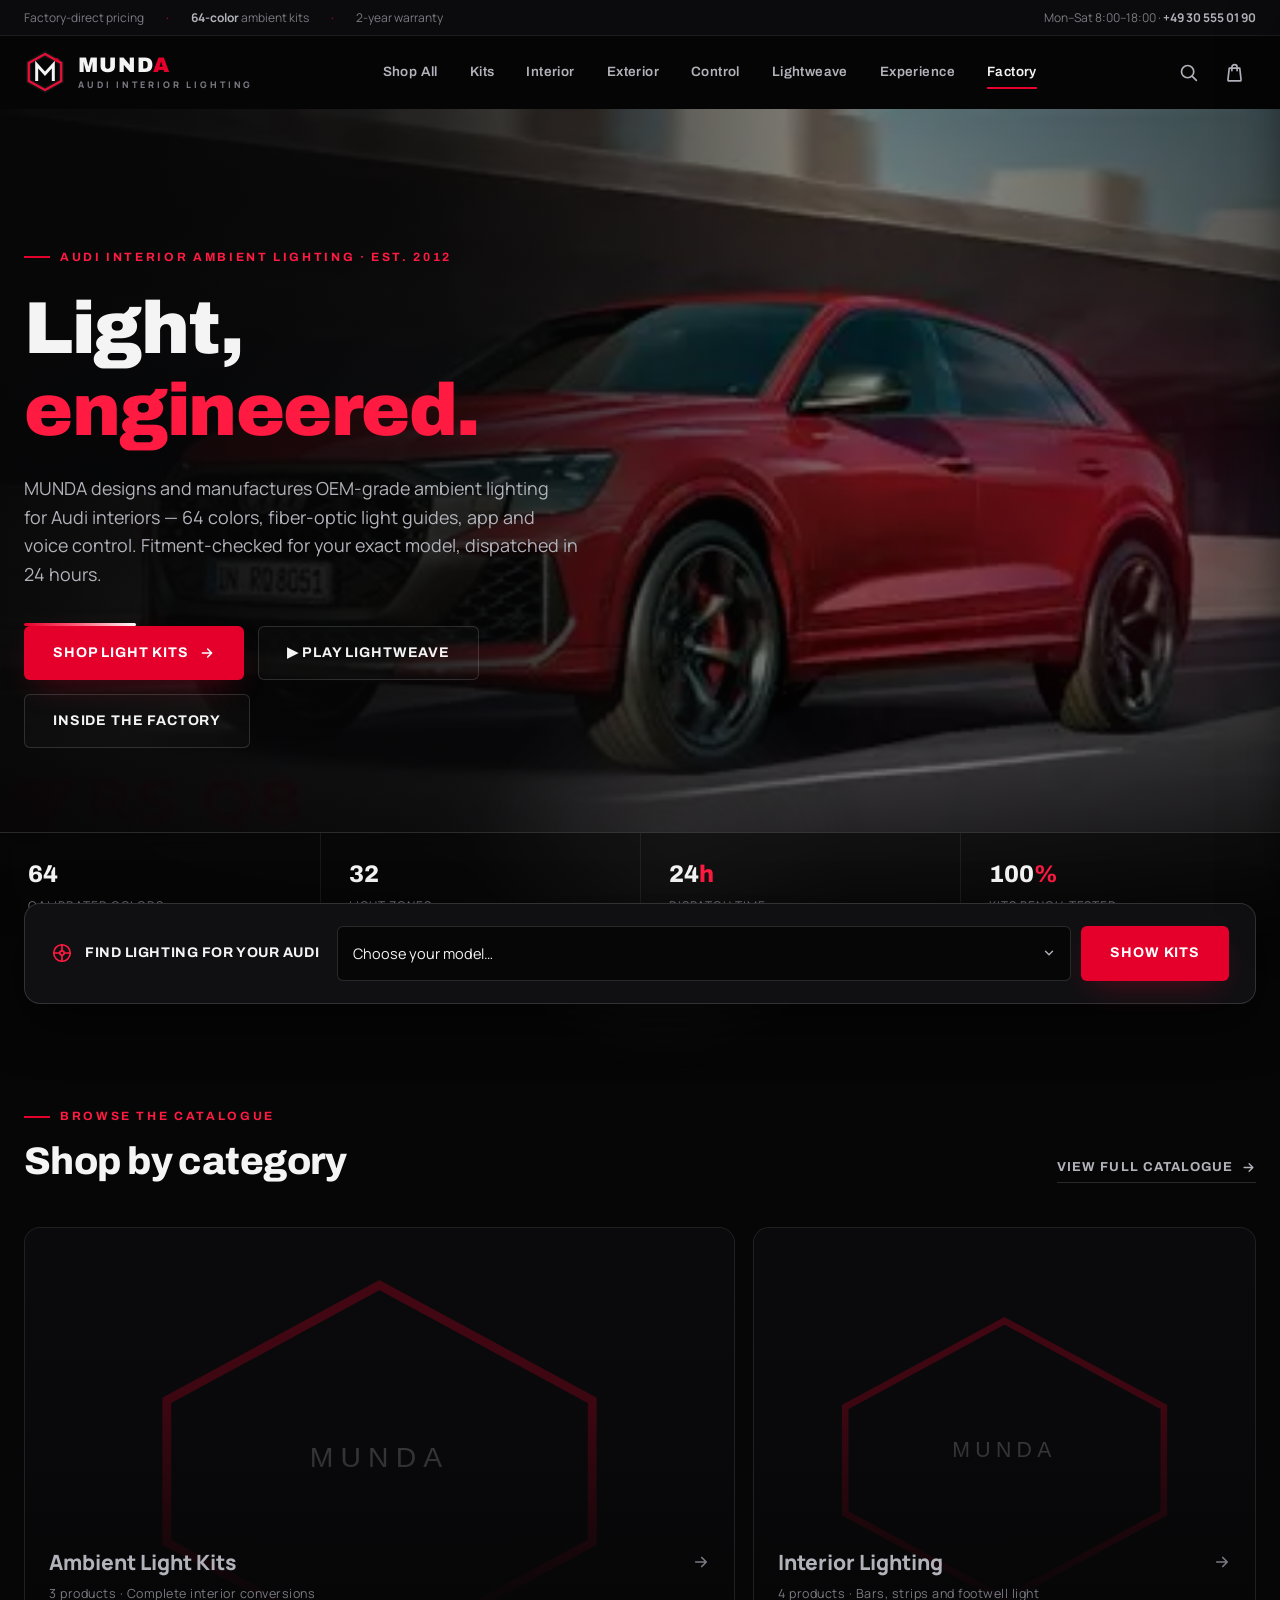
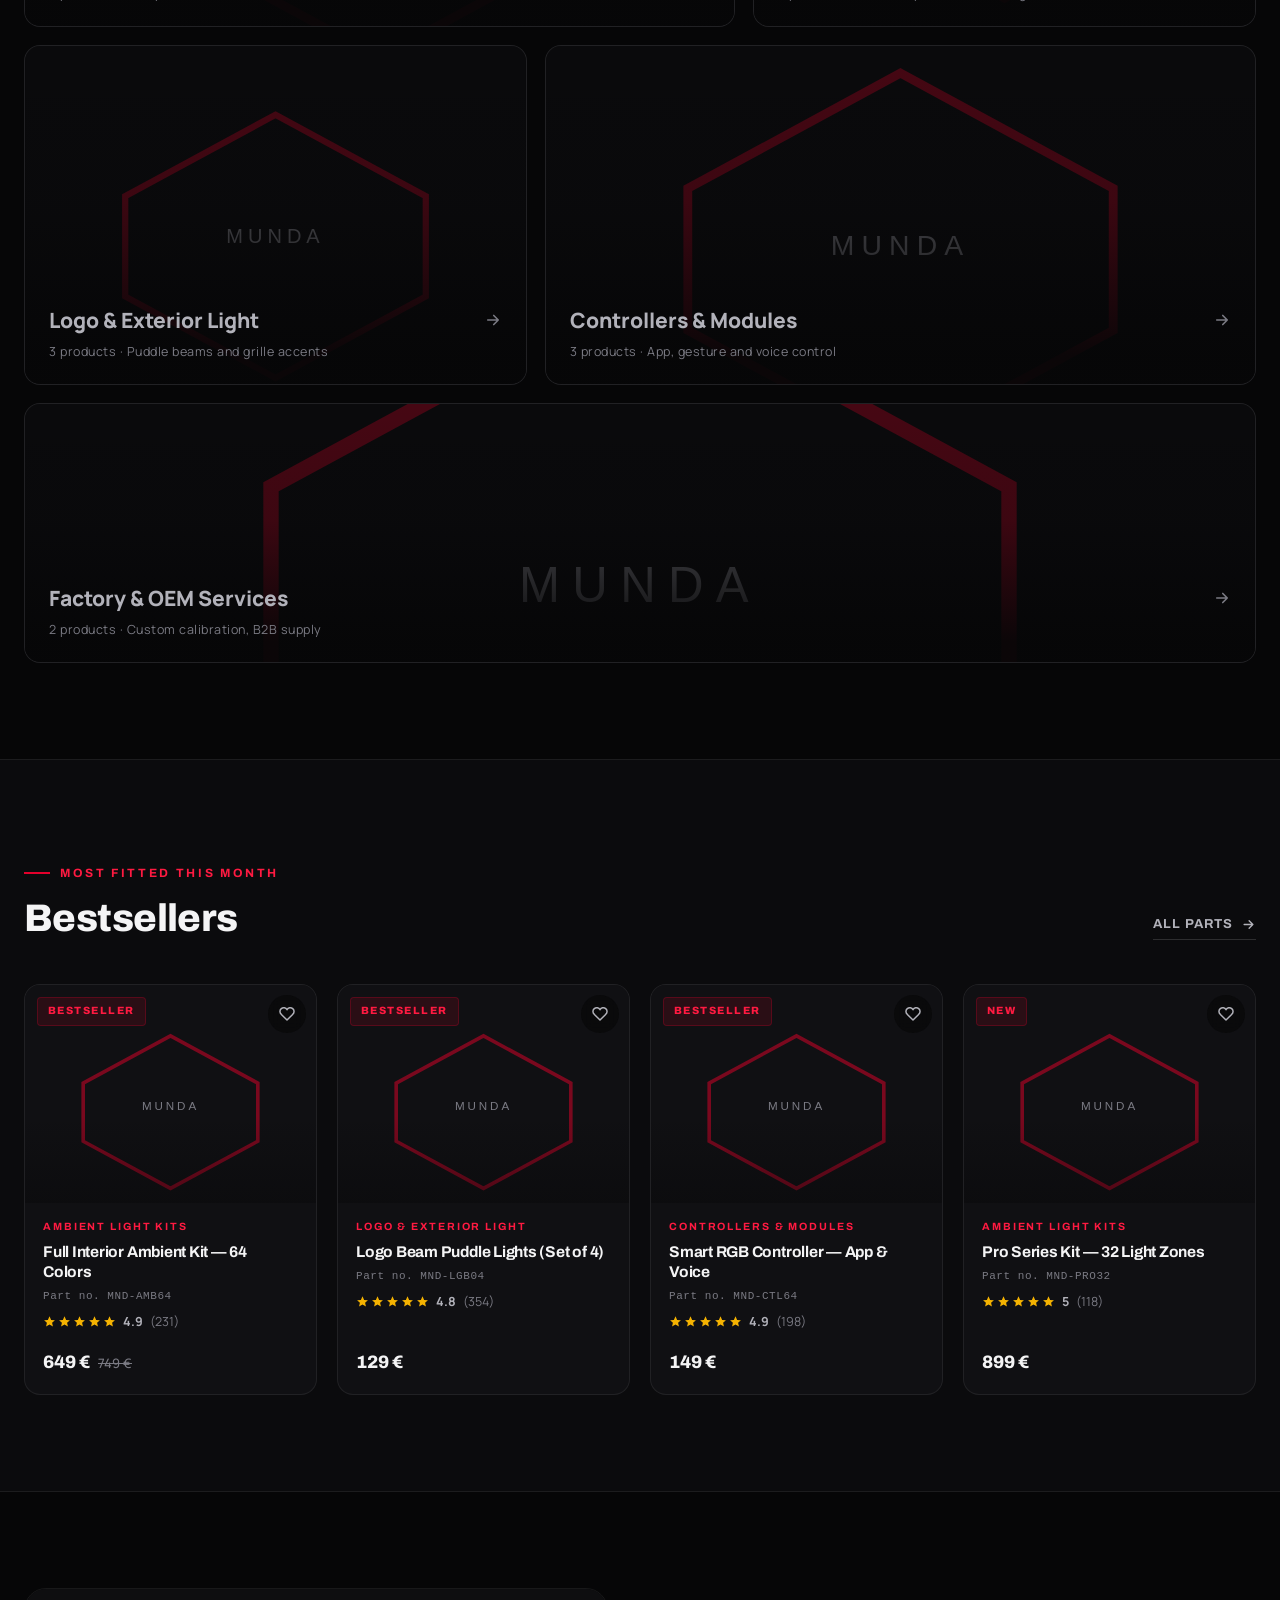
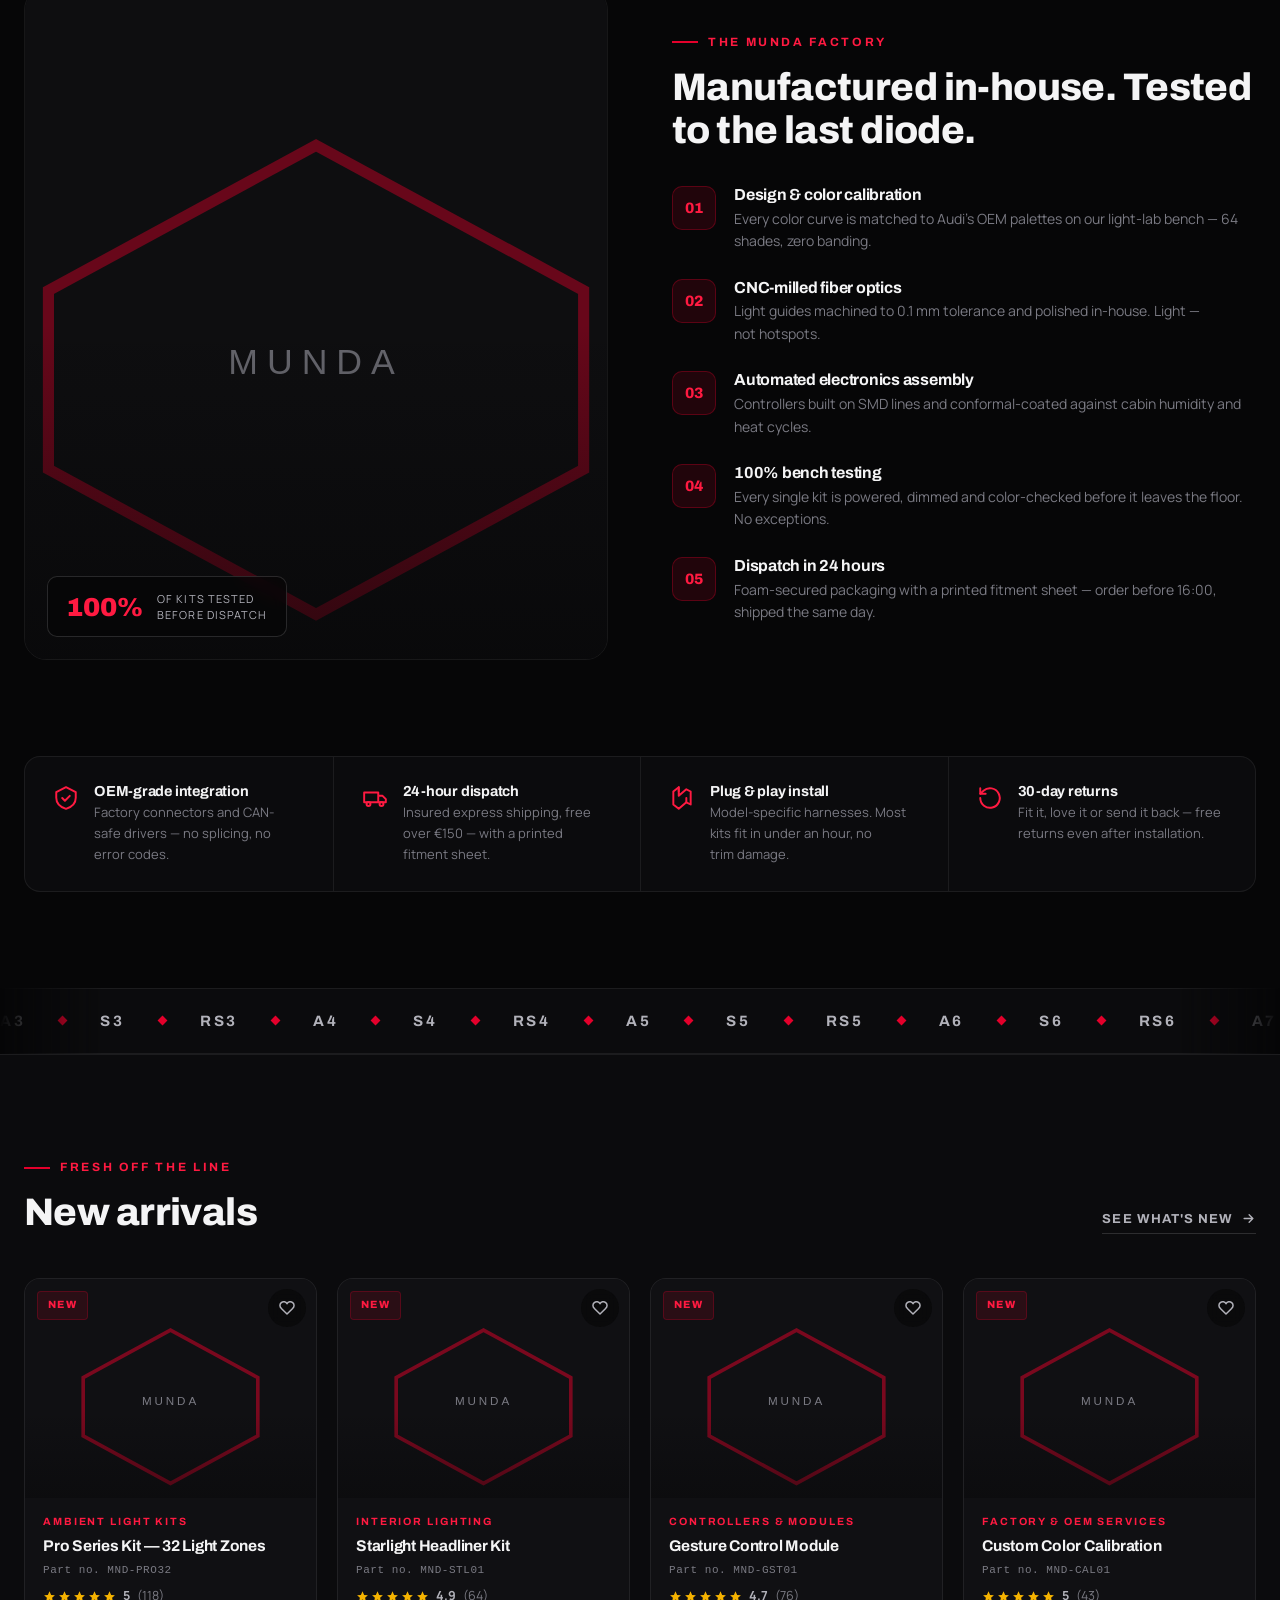
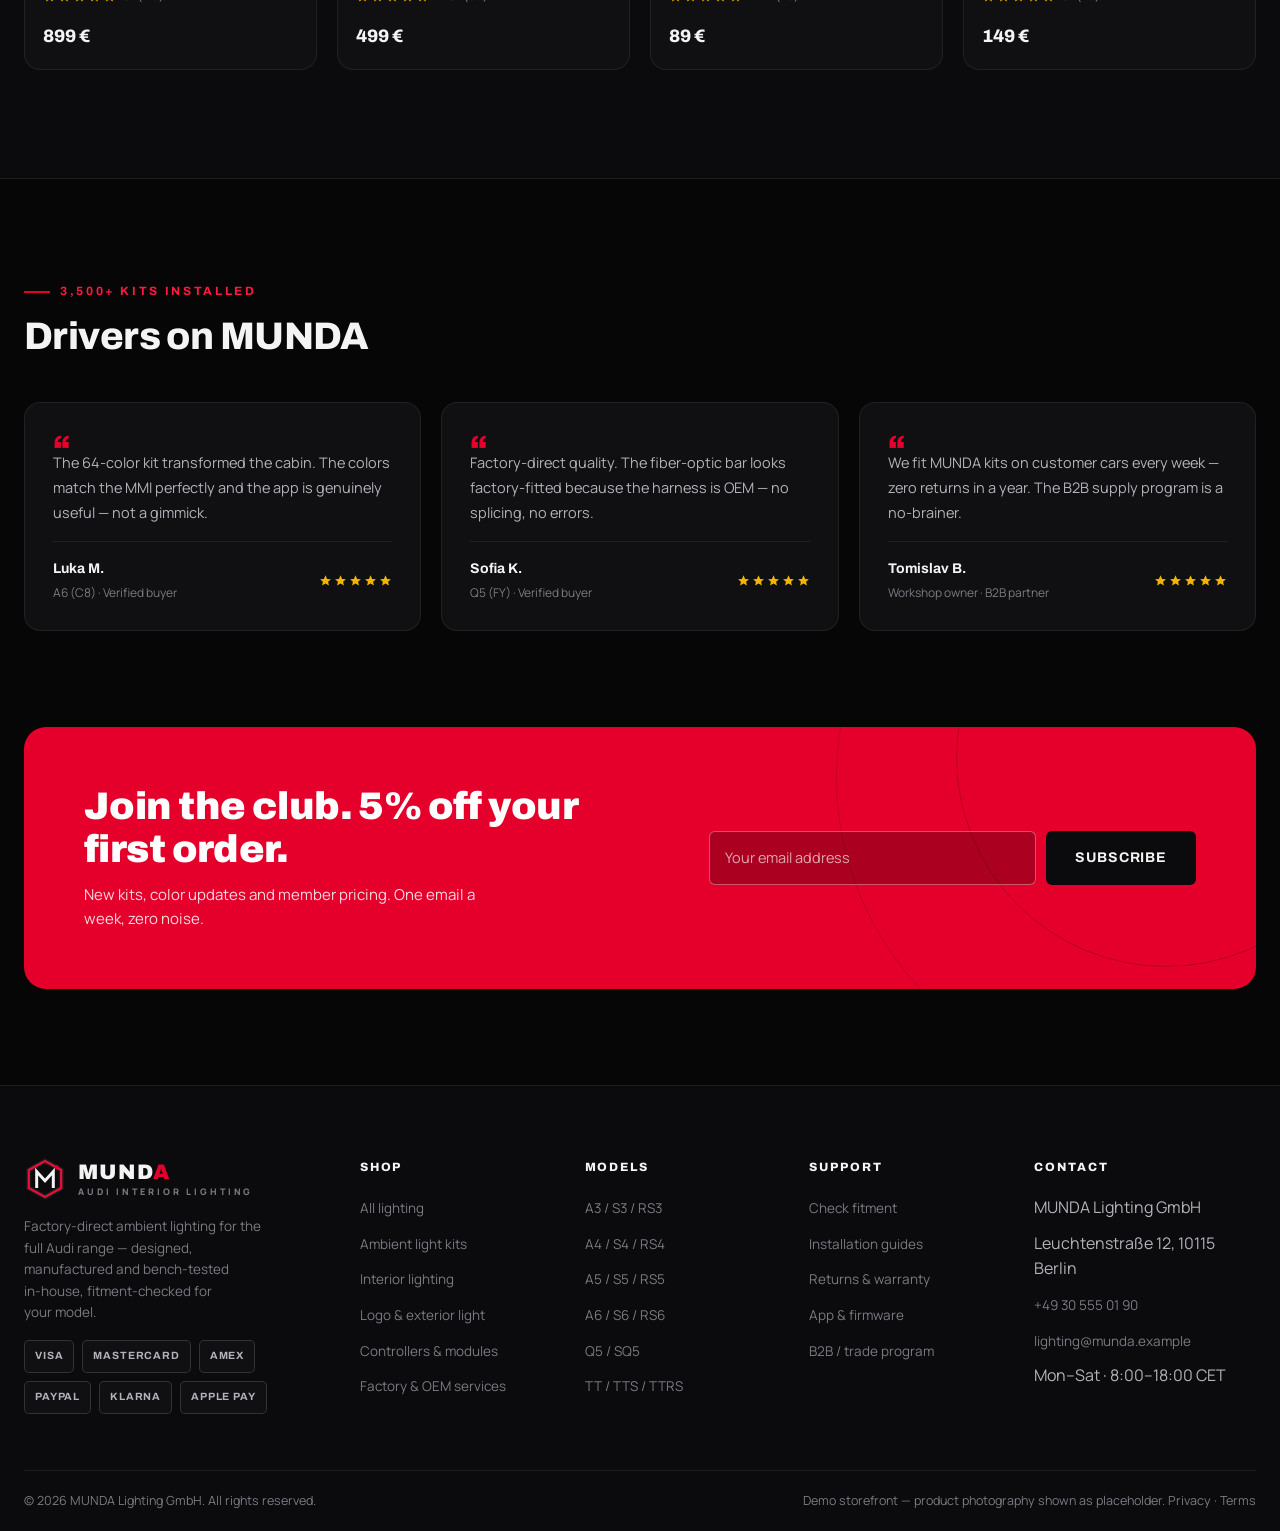
==== commit c2984ea4: "Add MUNDA Lightweave game and interactive Audi interior experience - game.html/css/js: MUNDA Lightwe" ====
--- a/index.html
+++ b/index.html
@@ -48,6 +48,8 @@
         <a class="nav__link" href="shop.html?cat=interior" data-cat="interior">Interior</a>
         <a class="nav__link" href="shop.html?cat=exterior" data-cat="exterior">Exterior</a>
         <a class="nav__link" href="shop.html?cat=controllers" data-cat="controllers">Control</a>
+        <a class="nav__link" href="game.html">Lightweave</a>
+        <a class="nav__link" href="interior.html">Experience</a>
         <a class="nav__link" href="index.html#factory">Factory</a>
       </nav>
       <div class="header__actions">
@@ -71,6 +73,8 @@
     <a class="mobile-menu__link" href="shop.html?cat=interior">Interior light <small>interior</small></a>
     <a class="mobile-menu__link" href="shop.html?cat=exterior">Logo &amp; exterior <small>exterior</small></a>
     <a class="mobile-menu__link" href="shop.html?cat=controllers">Controllers <small>control</small></a>
+    <a class="mobile-menu__link" href="game.html">Lightweave <small>play the game</small></a>
+    <a class="mobile-menu__link" href="interior.html">Experience <small>interactive interior</small></a>
     <a class="mobile-menu__link" href="index.html#factory">Factory <small>factory</small></a>
   </nav>
 
@@ -92,6 +96,7 @@
             <a class="btn btn--red" href="shop.html">Shop light kits
               <svg viewBox="0 0 24 24" fill="none" stroke="currentColor" stroke-width="2.2" stroke-linecap="round" stroke-linejoin="round"><path d="M5 12h14m-6-6 6 6-6 6"/></svg>
             </a>
+            <a class="btn btn--ghost" href="game.html">▶ Play Lightweave</a>
             <a class="btn btn--ghost" href="#factory">Inside the factory</a>
           </div>
         </div>
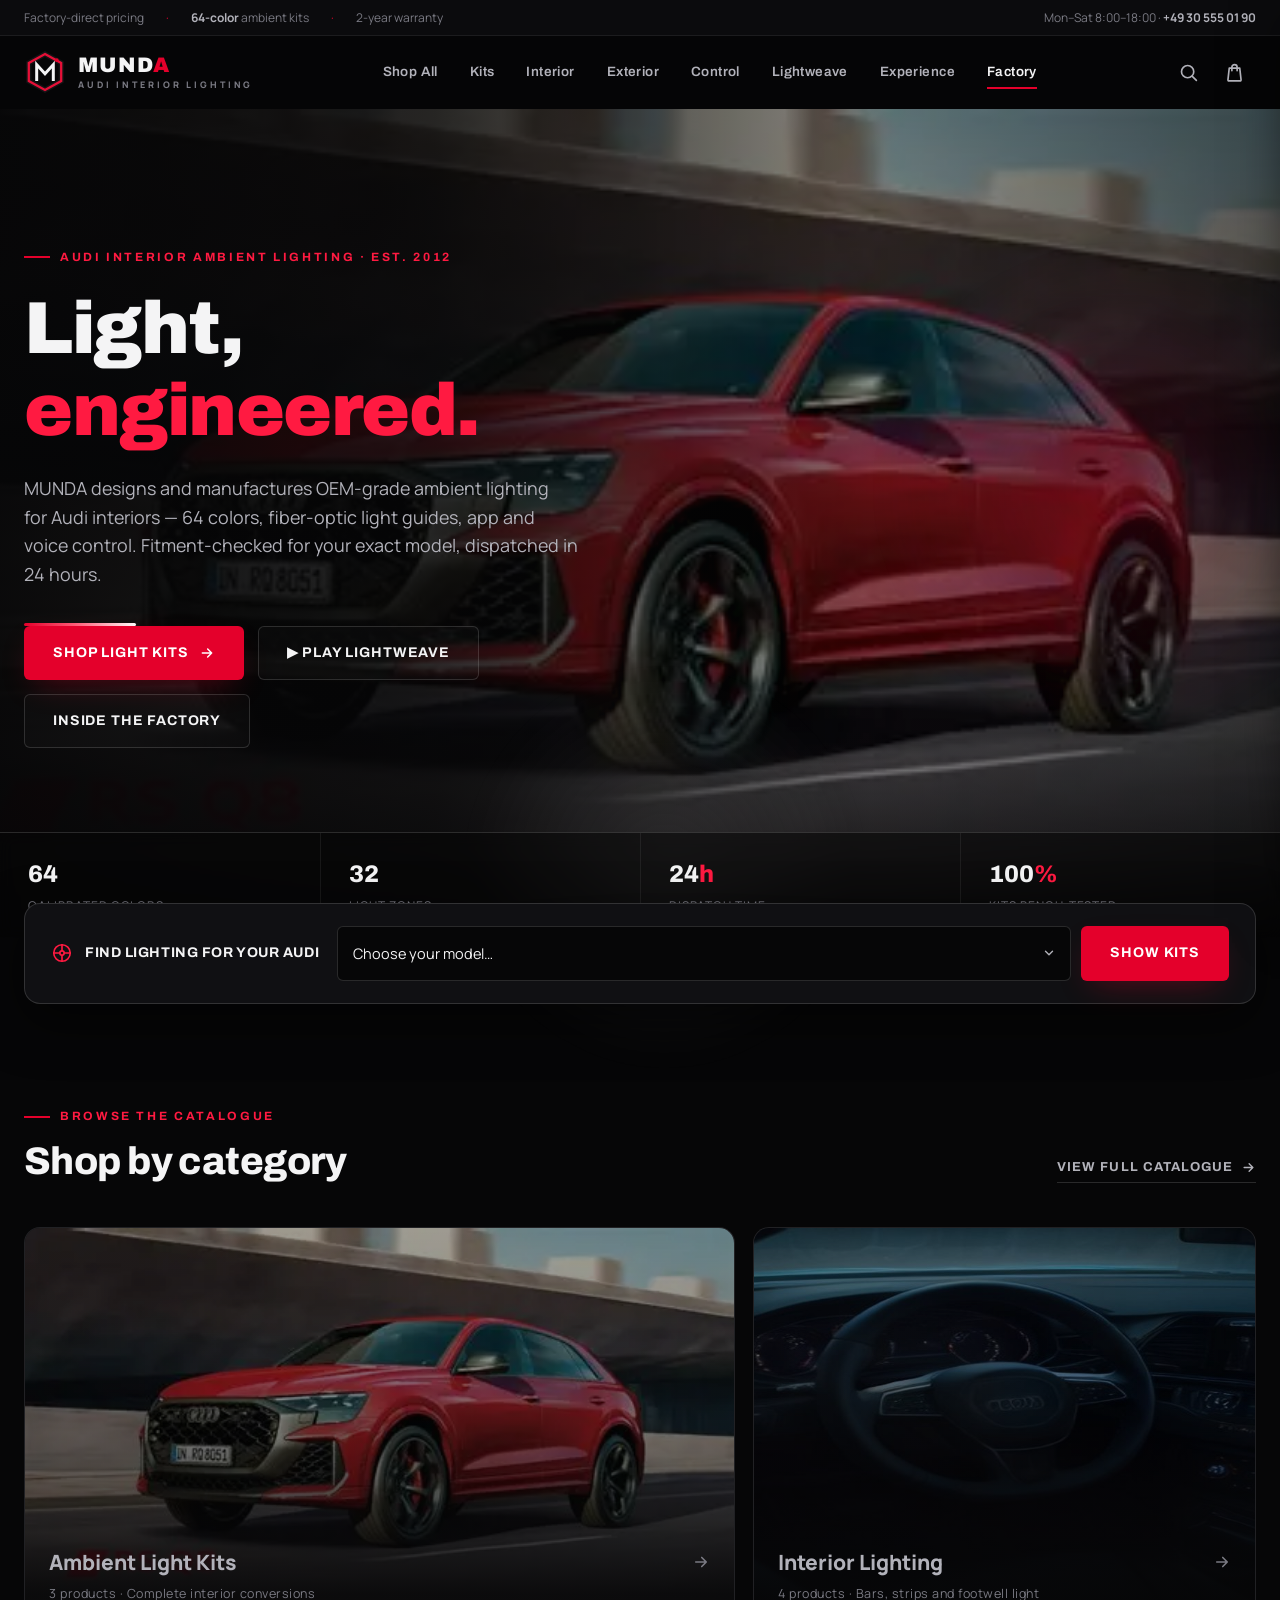
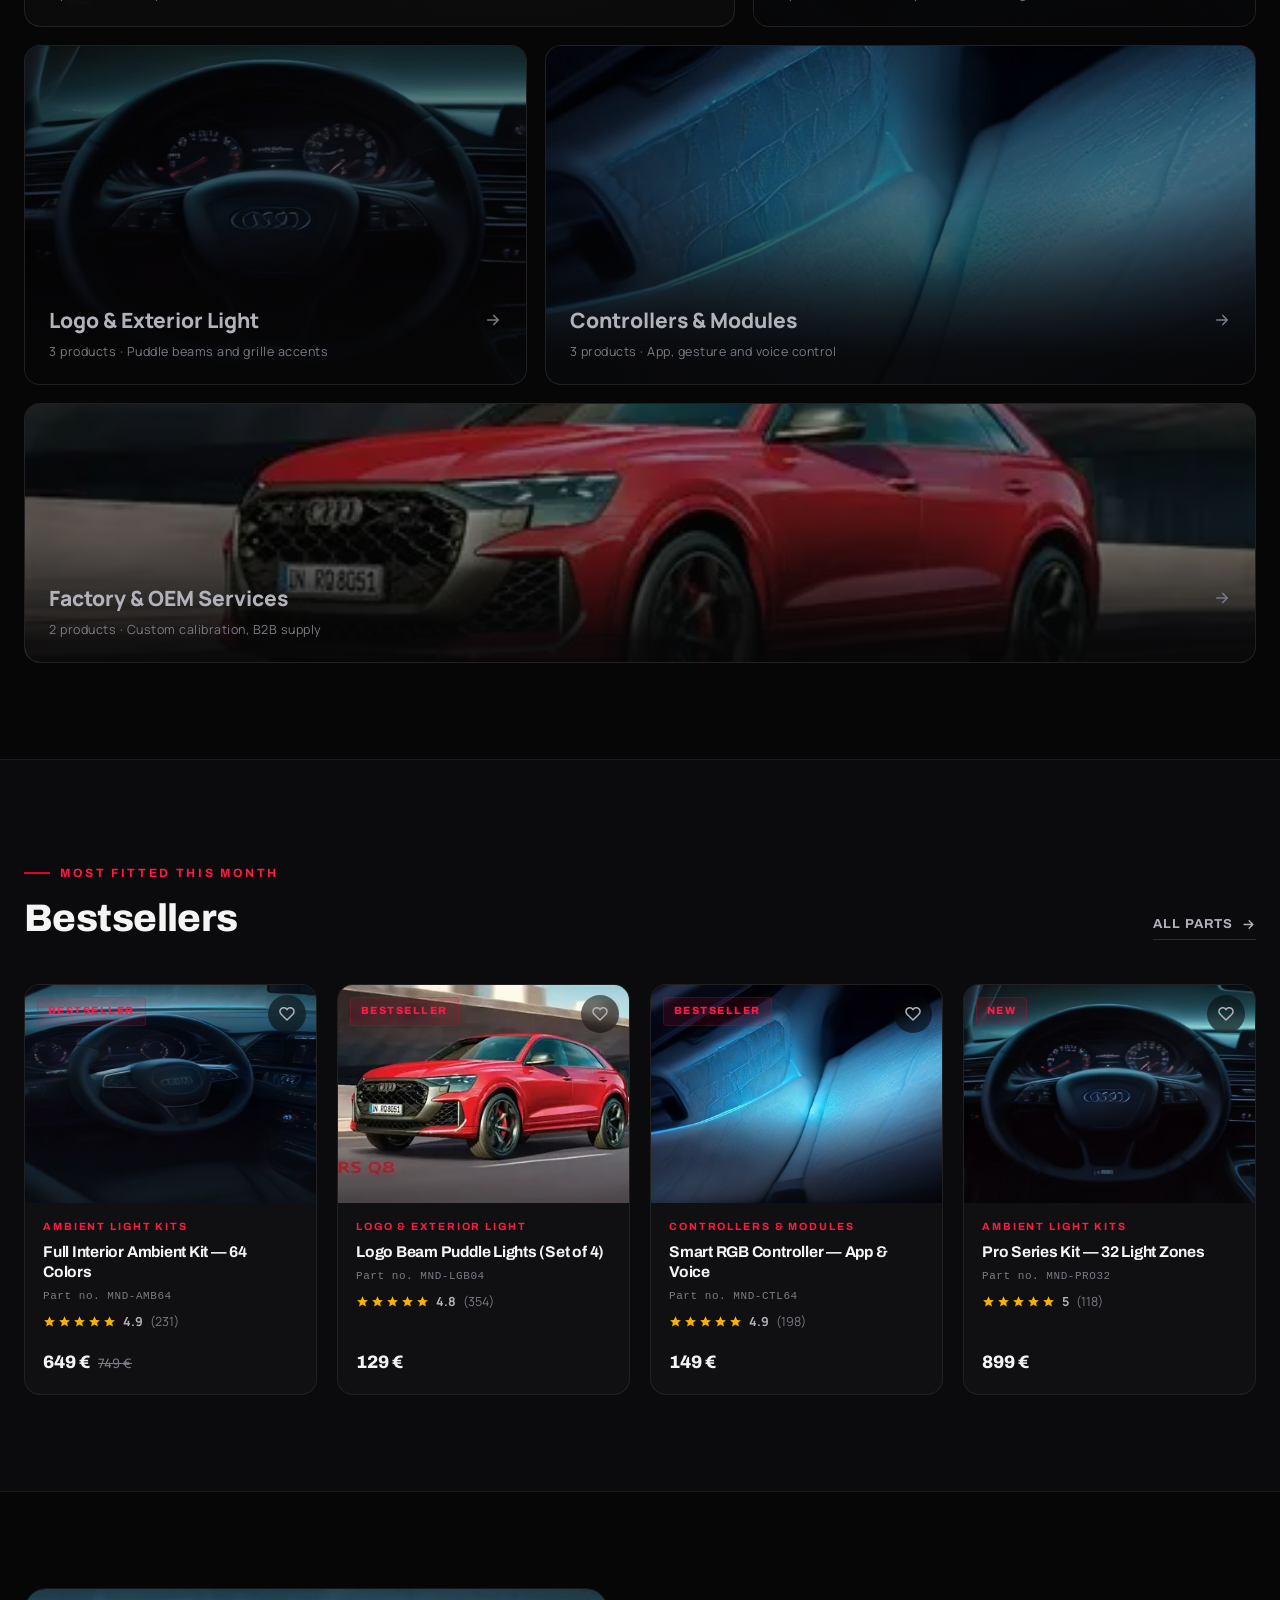
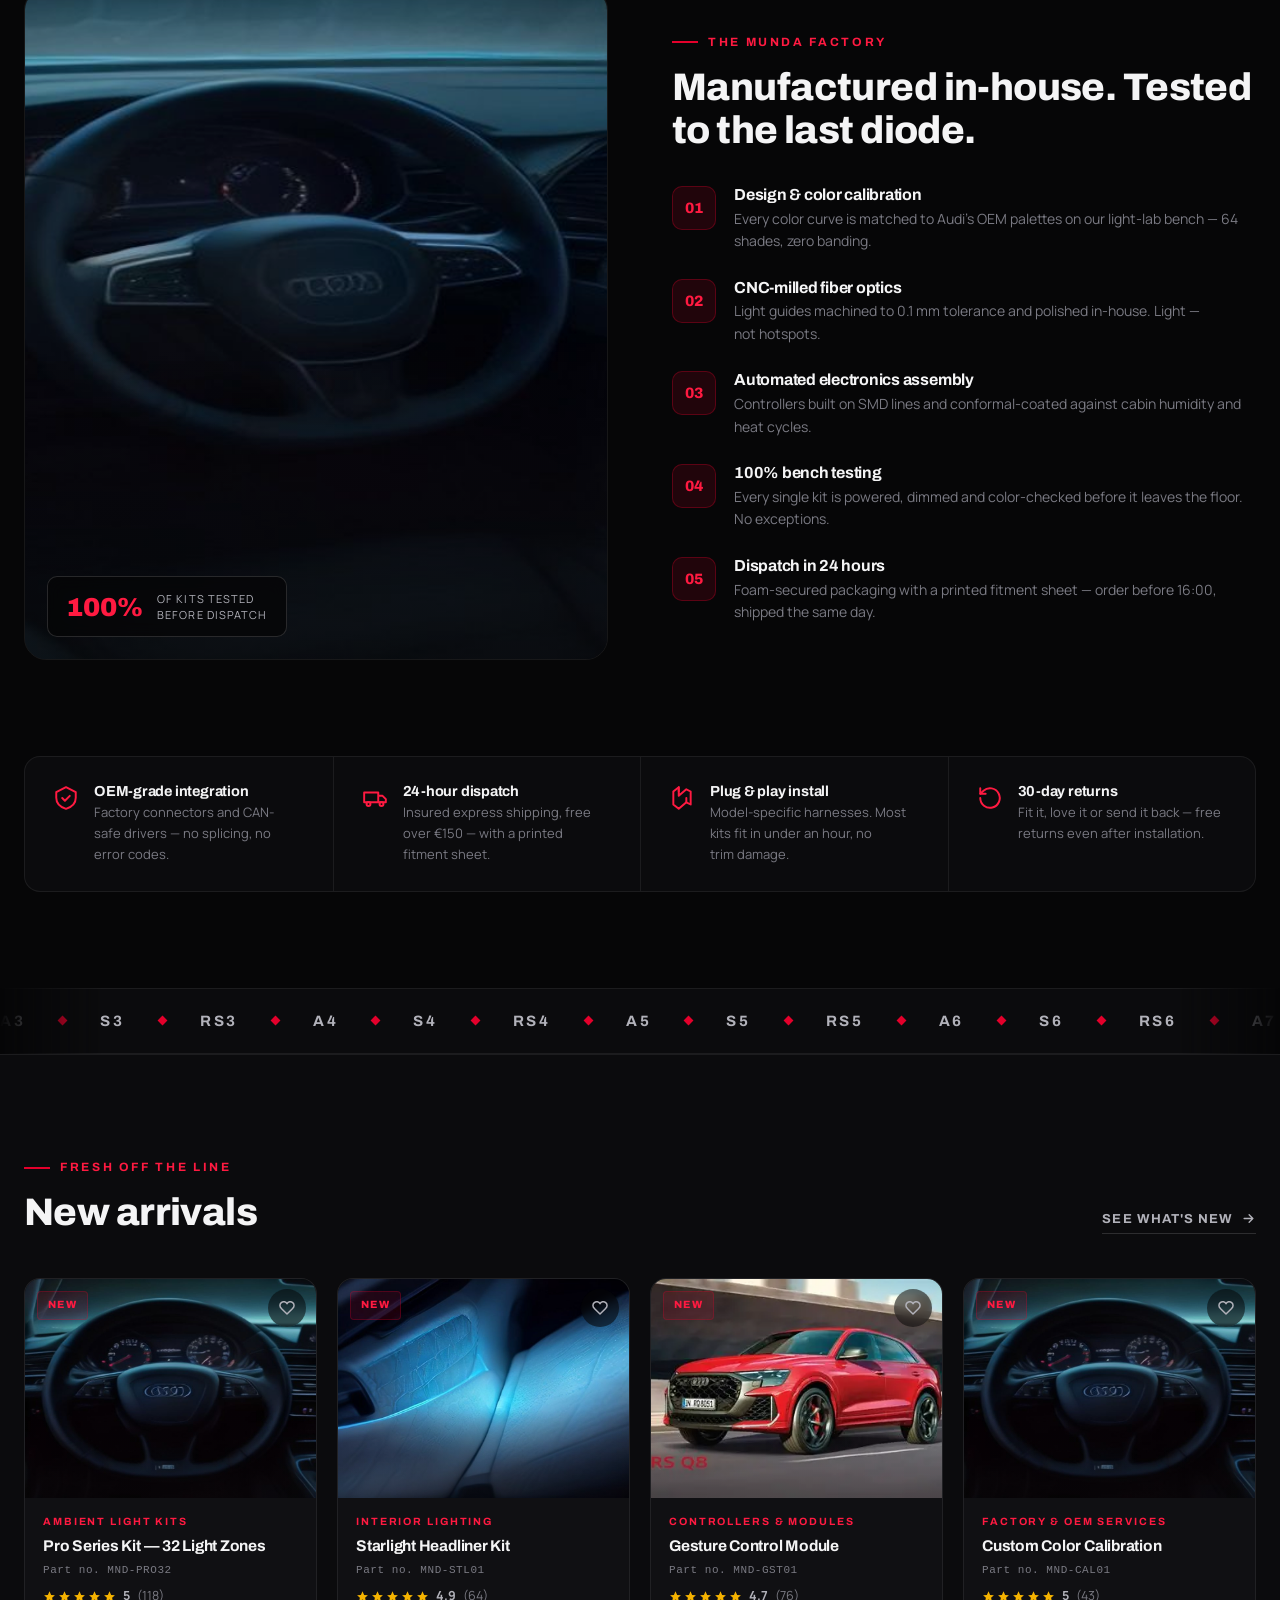
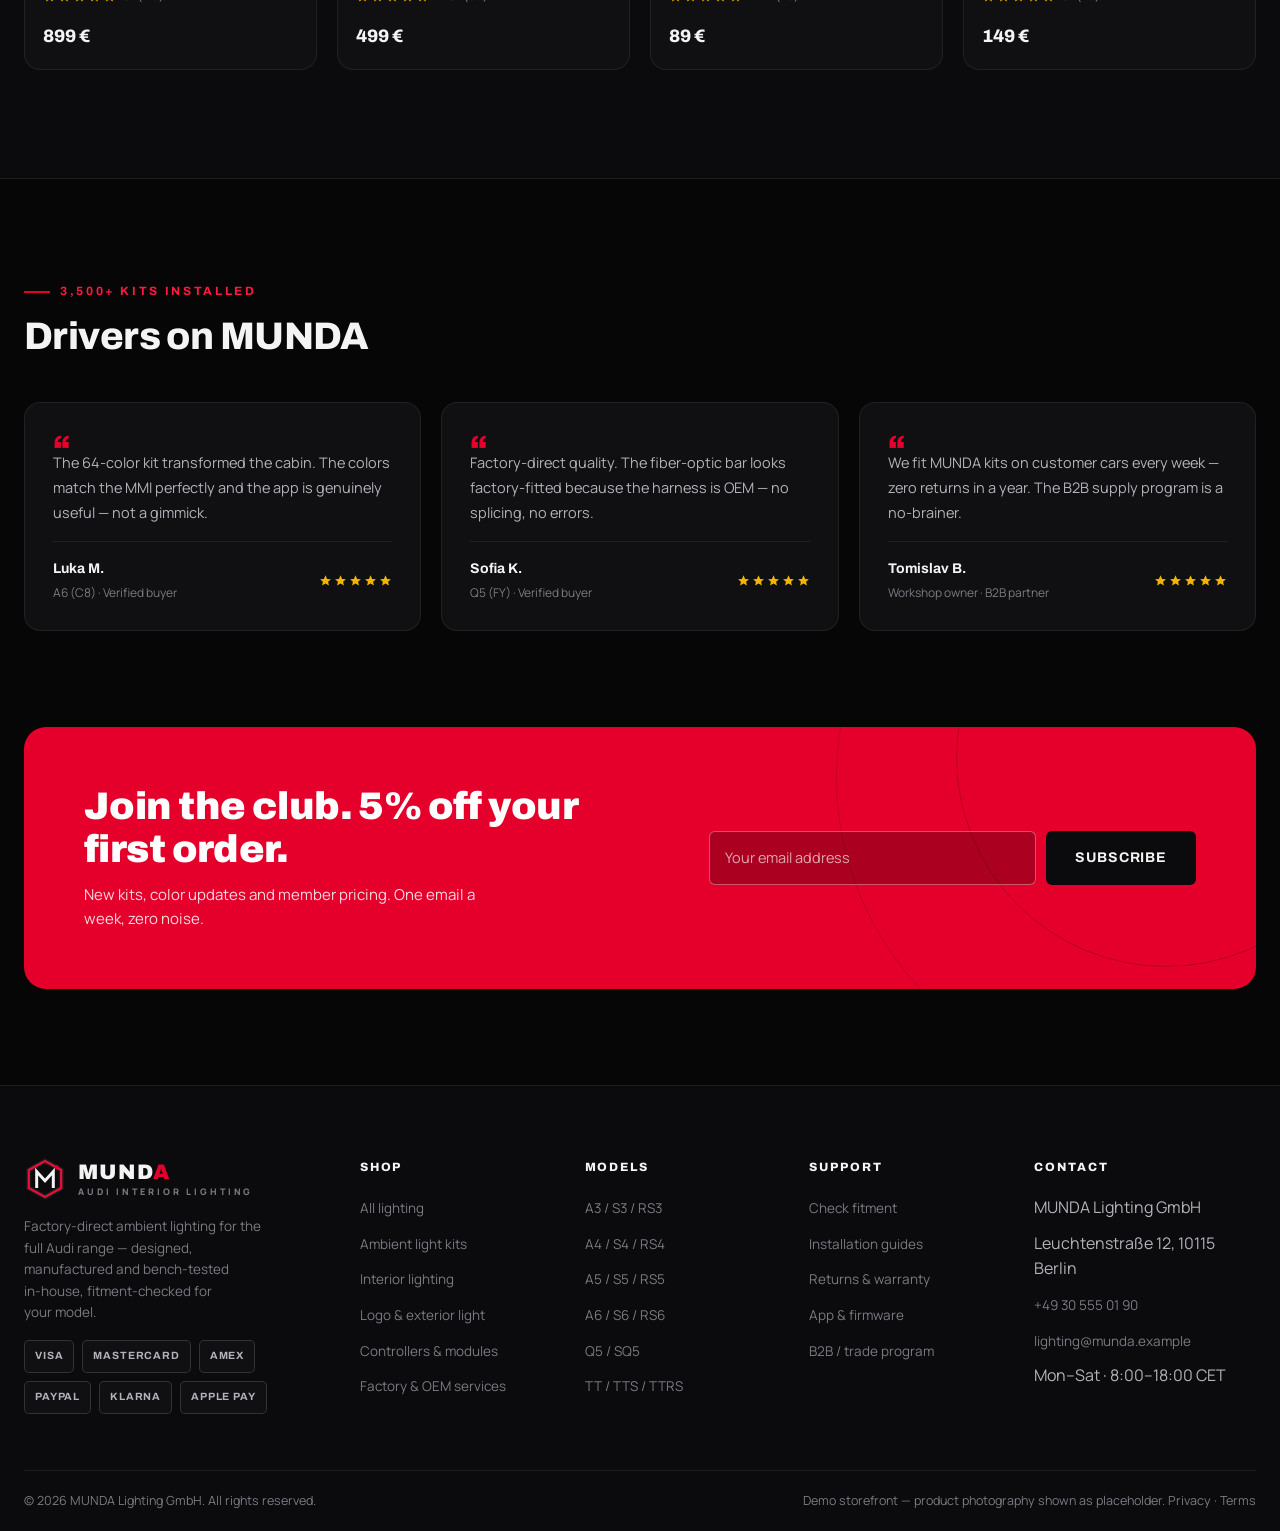
==== commit d9fa1838: "Replace stock photos with local Audi imagery - Remove all Unsplash placeholder photos (product/categ" ====
--- a/index.html
+++ b/index.html
@@ -163,7 +163,7 @@
     <section class="section" id="factory">
       <div class="container why">
         <div class="why__media" data-reveal>
-          <img src="https://images.unsplash.com/photo-1487754180451-c456f719a1fc?auto=format&fit=crop&w=1200&q=80" alt="Hands assembling electronics in the MUNDA factory" loading="lazy">
+          <img src="assets/img/audi_interior_photoreal.jpg" alt="Audi interior built in the MUNDA factory" loading="lazy">
           <div class="why__badge">
             <span class="yr">100%</span>
             <span class="lbl">of kits tested<br>before dispatch</span>
